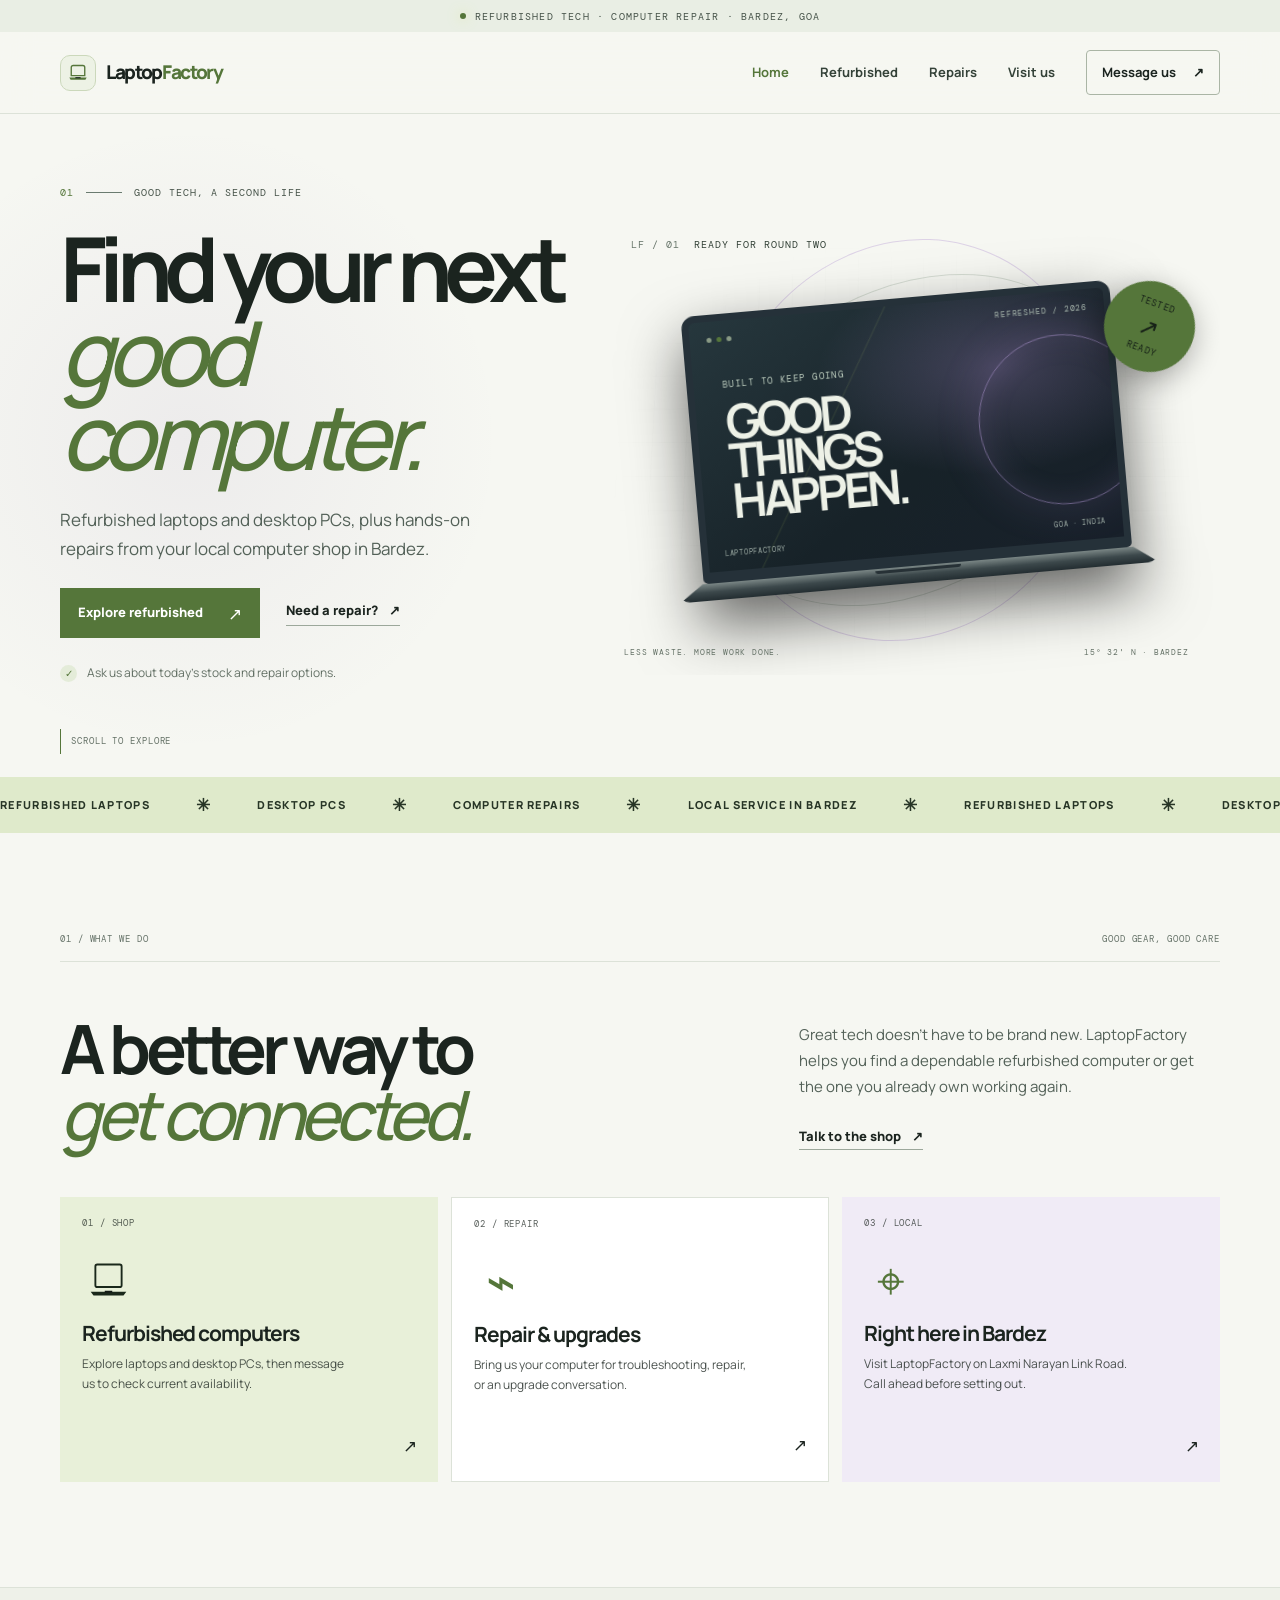
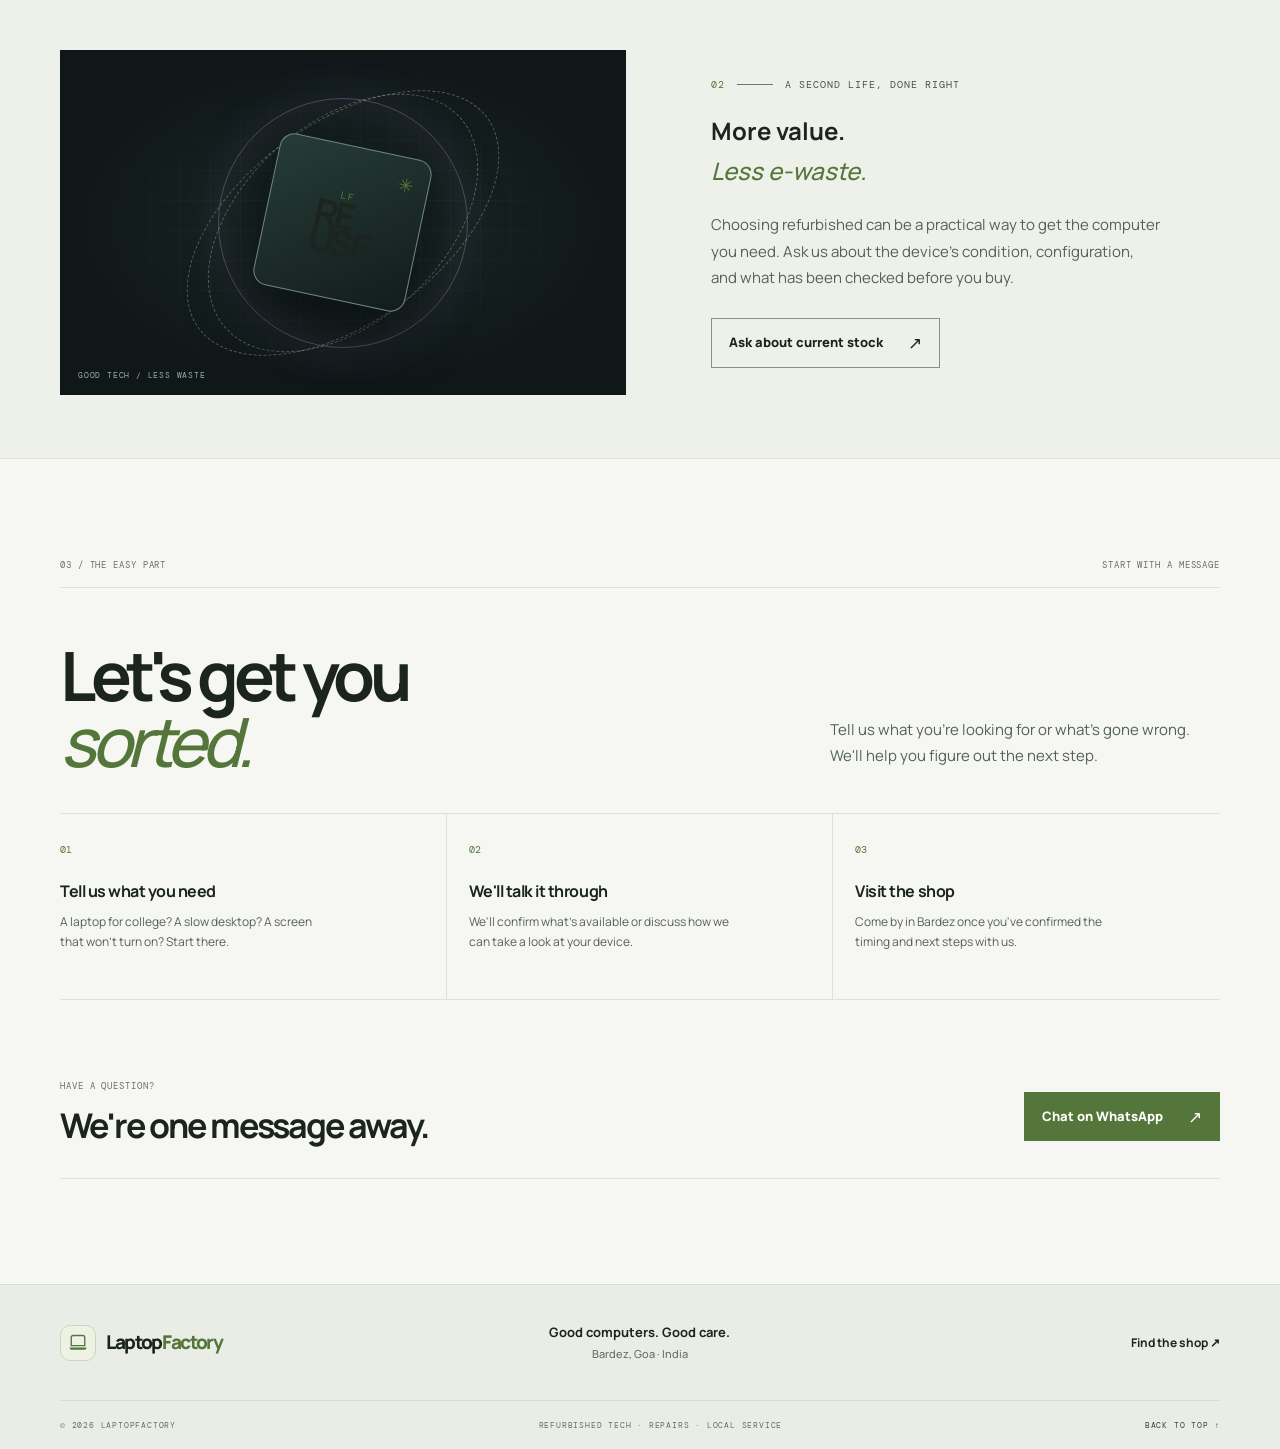
==== index.html @ 1dc34022 "Add files via upload" ====
<!doctype html>
<html lang="en">
<head>
  <meta charset="utf-8">
  <meta name="viewport" content="width=device-width, initial-scale=1">
  <meta name="theme-color" content="#0b1014">
  <meta name="description" content="Refurbished laptops, desktop PCs and computer repairs in Bardez, Goa. Contact LaptopFactory for current stock or a repair estimate.">
  <title>LaptopFactory — Refurbished laptops & repairs in Bardez</title>
  <link rel="preconnect" href="https://fonts.googleapis.com">
  <link rel="preconnect" href="https://fonts.gstatic.com" crossorigin>
  <link href="https://fonts.googleapis.com/css2?family=DM+Mono:wght@400;500&family=Manrope:wght@400;500;600;700;800&display=swap" rel="stylesheet">
  <link rel="stylesheet" href="styles.css">
</head>
<body class="home-page">
  <div class="topline"><span class="status-dot"></span> Refurbished tech · computer repair · Bardez, Goa</div>
  <header class="site-header" id="top">
    <a class="brand" href="index.html" aria-label="LaptopFactory home">
      <span class="brand-icon" aria-hidden="true"><svg viewBox="0 0 32 32" fill="none"><path d="M7 8.5A2.5 2.5 0 0 1 9.5 6h13A2.5 2.5 0 0 1 25 8.5v11H7v-11Z" stroke="currentColor" stroke-width="1.8"/><path d="M4.5 22h23l-1.6 3H6.1l-1.6-3Z" fill="currentColor"/><path d="M13 22.2h6" stroke="#0b1014" stroke-width="1.4" stroke-linecap="round"/></svg></span>
      <span class="brand-name">Laptop<span>Factory</span></span>
    </a>
    <button class="menu-toggle" type="button" aria-expanded="false" aria-controls="main-nav" aria-label="Open navigation"><span></span><span></span></button>
    <nav class="main-nav" id="main-nav" aria-label="Main navigation">
      <a aria-current="page" href="index.html">Home</a><a href="products.html">Refurbished</a><a href="repairs.html">Repairs</a><a href="contact.html">Visit us</a>
      <a class="nav-cta" href="https://wa.me/919922221640?text=Hi%20LaptopFactory%2C%20I%27d%20like%20to%20ask%20about%20your%20laptops." target="_blank" rel="noreferrer">Message us <span>↗</span></a>
    </nav>
  </header>

  <main>
    <section class="hero wrap">
      <div class="hero-copy">
        <p class="eyebrow"><span>01</span><i></i> GOOD TECH, A SECOND LIFE</p>
        <h1>Find your next<br><em>good computer.</em></h1>
        <p class="hero-lede">Refurbished laptops and desktop PCs, plus hands-on repairs from your local computer shop in Bardez.</p>
        <div class="hero-actions"><a class="button button-lime" href="products.html">Explore refurbished <span>↗</span></a><a class="text-link" href="repairs.html">Need a repair? <span>↗</span></a></div>
        <p class="hero-note"><span class="note-check">✓</span> Ask us about today's stock and repair options.</p>
      </div>
      <div class="hero-art" aria-label="Illustration of a refurbished laptop" role="img">
        <div class="art-grid"></div><div class="orbit orbit-one"></div><div class="orbit orbit-two"></div>
        <div class="art-index">LF / 01 <span>READY FOR ROUND TWO</span></div>
        <div class="device laptop-device">
          <div class="device-screen"><div class="screen-top"><b></b><b></b><b></b><span>REFRESHED / 2026</span></div><div class="screen-glow"></div><div class="screen-copy"><small>BUILT TO KEEP GOING</small><strong>GOOD<br>THINGS<br>HAPPEN.</strong></div><div class="screen-footer">LAPTOPFACTORY <span>GOA · INDIA</span></div></div>
          <div class="device-base"><span></span></div>
        </div>
        <div class="round-stamp"><span>TESTED</span><b>↗</b><span>READY</span></div>
        <div class="art-caption"><span>LESS WASTE. MORE WORK DONE.</span><span>15° 32' N · BARDEZ</span></div>
      </div>
      <div class="hero-scroll"><span class="scroll-line"></span> SCROLL TO EXPLORE</div>
    </section>

    <div class="ticker" aria-label="Laptop sales, desktop PCs, and computer repairs"><div class="ticker-track"><span>REFURBISHED LAPTOPS</span><b>✳</b><span>DESKTOP PCS</span><b>✳</b><span>COMPUTER REPAIRS</span><b>✳</b><span>LOCAL SERVICE IN BARDEZ</span><b>✳</b><span>REFURBISHED LAPTOPS</span><b>✳</b><span>DESKTOP PCS</span><b>✳</b><span>COMPUTER REPAIRS</span><b>✳</b></div></div>

    <section class="section wrap intro-section" data-reveal>
      <div class="section-top"><span>01 / WHAT WE DO</span><span>GOOD GEAR, GOOD CARE</span></div>
      <div class="intro-grid"><h2>A better way to<br><em>get connected.</em></h2><div class="intro-copy"><p>Great tech doesn't have to be brand new. LaptopFactory helps you find a dependable refurbished computer or get the one you already own working again.</p><a class="text-link" href="contact.html">Talk to the shop <span>↗</span></a></div></div>
      <div class="service-tiles">
        <a class="service-tile tile-lime" href="products.html"><span class="tile-num">01 / SHOP</span><div class="tile-icon icon-laptop"><svg viewBox="0 0 48 48" fill="none"><rect x="10" y="8" width="28" height="24" rx="2" stroke="currentColor" stroke-width="2"/><path d="M5 37h38l-3 4H8l-3-4Z" fill="currentColor"/><path d="M20 37h8" stroke="#121915" stroke-width="2"/></svg></div><h3>Refurbished computers</h3><p>Explore laptops and desktop PCs, then message us to check current availability.</p><span class="tile-arrow">↗</span></a>
        <a class="service-tile tile-dark" href="repairs.html"><span class="tile-num">02 / REPAIR</span><div class="tile-icon icon-tool">⌁</div><h3>Repair & upgrades</h3><p>Bring us your computer for troubleshooting, repair, or an upgrade conversation.</p><span class="tile-arrow">↗</span></a>
        <a class="service-tile tile-violet" href="contact.html"><span class="tile-num">03 / LOCAL</span><div class="tile-icon icon-pin">⌖</div><h3>Right here in Bardez</h3><p>Visit LaptopFactory on Laxmi Narayan Link Road. Call ahead before setting out.</p><span class="tile-arrow">↗</span></a>
      </div>
    </section>

    <section class="feature-band" data-reveal>
      <div class="wrap feature-layout"><div class="feature-visual"><div class="feature-ring"></div><div class="chip"><span>LF</span><b>RE<br>USE</b><i>✳</i></div><div class="feature-visual-label">GOOD TECH / LESS WASTE</div></div><div class="feature-copy"><p class="eyebrow"><span>02</span><i></i> A SECOND LIFE, DONE RIGHT</p><h2>More value.<br><em>Less e-waste.</em></h2><p>Choosing refurbished can be a practical way to get the computer you need. Ask us about the device's condition, configuration, and what has been checked before you buy.</p><a class="button button-outline" href="products.html">Ask about current stock <span>↗</span></a></div></div>
    </section>

    <section class="section wrap steps-section" data-reveal>
      <div class="section-top"><span>03 / THE EASY PART</span><span>START WITH A MESSAGE</span></div>
      <div class="steps-head"><h2>Let's get you<br><em>sorted.</em></h2><p>Tell us what you're looking for or what's gone wrong. We'll help you figure out the next step.</p></div>
      <div class="steps-grid"><article><span>01</span><h3>Tell us what you need</h3><p>A laptop for college? A slow desktop? A screen that won't turn on? Start there.</p></article><article><span>02</span><h3>We'll talk it through</h3><p>We'll confirm what's available or discuss how we can take a look at your device.</p></article><article><span>03</span><h3>Visit the shop</h3><p>Come by in Bardez once you've confirmed the timing and next steps with us.</p></article></div>
      <div class="bottom-cta"><div><span class="eyebrow">HAVE A QUESTION?</span><h3>We're one message away.</h3></div><a class="button button-lime" href="https://wa.me/919922221640?text=Hi%20LaptopFactory%2C%20I%20have%20a%20question." target="_blank" rel="noreferrer">Chat on WhatsApp <span>↗</span></a></div>
    </section>
  </main>
  <footer class="site-footer"><div class="wrap footer-main"><a class="brand" href="index.html"><span class="brand-icon" aria-hidden="true"><svg viewBox="0 0 32 32" fill="none"><path d="M7 8.5A2.5 2.5 0 0 1 9.5 6h13A2.5 2.5 0 0 1 25 8.5v11H7v-11Z" stroke="currentColor" stroke-width="1.8"/><path d="M4.5 22h23l-1.6 3H6.1l-1.6-3Z" fill="currentColor"/></svg></span><span class="brand-name">Laptop<span>Factory</span></span></a><p>Good computers. Good care.<br><span>Bardez, Goa · India</span></p><a class="footer-link" href="contact.html">Find the shop ↗</a></div><div class="wrap footer-bottom"><span>© <span data-year></span> LaptopFactory</span><span>Refurbished tech · repairs · local service</span><a href="#top">BACK TO TOP ↑</a></div></footer>
  <script src="script.js"></script>
</body>
</html>
---- styles.css ----
:root{--night:#f6f7f2;--panel:#ffffff;--panel2:#eef1e9;--line:#dce2d8;--cream:#1b241f;--muted:#4f5c53;--soft:#68756b;--lime:#55763a;--violet:#73569a;--orange:#c85f3d;--display:'Manrope',Arial,sans-serif;--mono:'DM Mono',monospace;--wrap:min(1160px,calc(100% - 64px))}
*{box-sizing:border-box}
html{scroll-behavior:smooth;scroll-padding-top:100px}
body{margin:0;background:var(--night);color:var(--cream);font-family:var(--display);font-size:16px;line-height:1.65;-webkit-font-smoothing:antialiased}
a{color:inherit;text-decoration:none}
button{font:inherit}
.wrap{width:var(--wrap);margin-inline:auto}
.topline{min-height:32px;padding:7px 18px;display:flex;align-items:center;justify-content:center;gap:9px;background:#12191c;color:#c6d0c9;font:10px var(--mono);letter-spacing:.12em;text-transform:uppercase;text-align:center}
.status-dot{width:6px;height:6px;border-radius:50%;background:var(--lime);box-shadow:0 0 12px #d6f36b88;flex:none}
.site-header{height:82px;display:flex;align-items:center;justify-content:space-between;padding-inline:max(32px,calc((100vw - 1160px)/2));border-bottom:1px solid #243035;background:#0b1014ed;position:sticky;top:0;z-index:20;backdrop-filter:blur(16px)}
.brand{display:inline-flex;align-items:center;gap:10px;white-space:nowrap}
.brand-icon{display:grid;place-items:center;width:36px;height:36px;border:1px solid #46584b;border-radius:10px;color:var(--lime);background:#18201d}
.brand-icon svg{width:24px;height:24px}
.brand-name{font-size:19px;font-weight:800;letter-spacing:-.07em}.brand-name span{color:var(--lime)}
.main-nav{display:flex;align-items:center;gap:31px;font-size:13px;font-weight:700;color:#d2d9d2}
.main-nav>a:not(.nav-cta){transition:color .2s}.main-nav>a:not(.nav-cta):hover,.main-nav>a[aria-current=page]{color:var(--lime)}
.nav-cta{padding:11px 15px;border:1px solid #53614e;border-radius:4px;color:var(--cream);transition:background .2s,border-color .2s,color .2s}.nav-cta:hover{background:var(--lime);border-color:var(--lime);color:var(--night)}.nav-cta span{margin-left:14px}
.menu-toggle{display:none}
.hero{position:relative;min-height:650px;padding-top:72px;padding-bottom:82px;display:grid;grid-template-columns:.9fr 1.1fr;align-items:center;gap:20px;isolation:isolate}
.hero:before{content:"";position:absolute;z-index:-1;left:-17%;top:0;width:58vw;height:58vw;max-height:650px;max-width:650px;border-radius:50%;background:radial-gradient(circle,#aa8bce0b 0,transparent 68%);pointer-events:none}
.hero-copy{position:relative;z-index:2;padding-bottom:12px}
.eyebrow,.section-top,.tile-num,.art-index,.art-caption,.screen-top,.screen-footer,.hero-scroll,.visual-tag,.address-top,.address-body>span,.address-body small,.contact-method small,.hours-card small,.footer-bottom,.type-index,.repair-tag,.repair-window-bar,.feature-visual-label,.map-label,.map-coord{font:10px var(--mono);letter-spacing:.1em;text-transform:uppercase}
.eyebrow{display:flex;align-items:center;gap:12px;color:#c6d2ca;margin:0 0 27px}.eyebrow>span{color:var(--lime)}.eyebrow i{display:inline-block;width:36px;height:1px;background:#6a7b70}
.hero h1,.page-hero h1{font-size:clamp(58px,7vw,96px);line-height:.94;letter-spacing:-.085em;font-weight:700;margin:0;max-width:660px}
.hero h1 em,.page-hero h1 em,.section h2 em,.feature-copy h2 em,.steps-head h2 em,.page-cta h2 em,.fit-layout h2 em,.repair-summary h2 em,.repair-process h2 em,.repair-stock-link h2 em,.visit-details h2 em{font-weight:500;font-style:italic;color:var(--lime)}
.hero-lede{color:#bbc8c0;font-size:17px;line-height:1.7;max-width:440px;margin:27px 0 25px}
.hero-actions{display:flex;align-items:center;gap:26px;flex-wrap:wrap}
.button{display:inline-flex;align-items:center;justify-content:space-between;gap:25px;min-height:49px;padding:13px 17px;border:1px solid transparent;font-weight:800;font-size:13px;transition:transform .2s,background .2s,border-color .2s,color .2s}
.button:hover{transform:translateY(-3px)}.button span{font-size:17px;line-height:1;font-weight:500}
.button-lime{background:var(--lime);color:#131813}.button-lime:hover{background:#e1ff86}
.button-outline{color:var(--cream);border-color:#7b8980}.button-outline:hover{border-color:var(--lime);color:var(--lime)}
.button-dark{background:#18201c;color:var(--cream);border-color:#39463e}.button-dark:hover{background:var(--lime);color:var(--night)}
.text-link{font-weight:800;font-size:13px;color:var(--cream);border-bottom:1px solid #69756d;padding-bottom:4px;transition:color .2s,border .2s}.text-link:hover{color:var(--lime);border-color:var(--lime)}.text-link span{margin-left:8px}
.hero-note{font-size:12px;color:#a9b6af;margin:25px 0 0}.note-check{display:inline-grid;place-items:center;margin-right:8px;width:17px;height:17px;border-radius:50%;background:#253022;color:var(--lime);font-size:10px}
.hero-art{height:470px;position:relative;display:grid;place-items:center;overflow:hidden;isolation:isolate}
.art-grid{position:absolute;inset:7% 4%;z-index:-2;background-image:linear-gradient(#73807516 1px,transparent 1px),linear-gradient(90deg,#73807516 1px,transparent 1px);background-size:34px 34px;mask-image:radial-gradient(ellipse at center,#000 5%,transparent 75%);transform:perspective(650px) rotateX(8deg)}
.orbit{position:absolute;border:1px solid #98a99758;border-radius:50%;pointer-events:none}.orbit-one{width:420px;height:300px;transform:rotate(-29deg);animation:orbit 24s linear infinite}.orbit-two{width:370px;height:410px;transform:rotate(27deg);border-color:#aa8bce55;animation:orbit 31s linear infinite reverse}
.art-index{position:absolute;left:6%;top:7%;color:#97a69c;display:flex;gap:14px}.art-index span{color:#d6e0d7}
.laptop-device{position:relative;width:min(78%,430px);transform:rotate(-5deg);filter:drop-shadow(0 25px 30px #0009);animation:device-float 6s ease-in-out infinite}
.device-screen{height:268px;padding:13px 17px 15px;border:7px solid #253139;border-bottom-width:11px;border-radius:13px 13px 5px 5px;background:linear-gradient(145deg,#26373d 0,#172228 58%,#18202a);position:relative;overflow:hidden}
.device-screen:before{content:"";position:absolute;inset:0;background:radial-gradient(ellipse at 73% 28%,#aa8bce4a,transparent 42%),linear-gradient(120deg,transparent 35%,#d6f36b18 35.2%,transparent 35.5%)}
.screen-top{position:relative;z-index:1;display:flex;align-items:center;gap:5px;font-size:8px;color:#a8b7ad}.screen-top b{width:5px;height:5px;border-radius:50%;background:#899a85}.screen-top b:nth-child(2){background:var(--lime)}.screen-top span{margin-left:auto}
.screen-glow{position:absolute;width:170px;height:170px;right:-35px;top:43px;border:1px solid #c7a8ec7a;border-radius:50%;box-shadow:0 0 45px #aa8bce2b,inset 0 0 30px #aa8bce25;animation:pulse-glow 4s ease-in-out infinite}
.screen-copy{position:relative;z-index:1;margin:35px 0 0 12px;display:flex;flex-direction:column;gap:11px}.screen-copy small{font:9px var(--mono);letter-spacing:.16em;color:#c0d0c1}.screen-copy strong{font-size:clamp(30px,4vw,48px);line-height:.82;letter-spacing:-.09em;color:#edf1e7}
.screen-footer{position:absolute;z-index:1;bottom:13px;left:17px;right:17px;color:#9caaa3;font-size:7px;display:flex;justify-content:space-between}
.device-base{height:17px;margin:0 -25px;background:linear-gradient(#7a8685,#3c484b 50%,#232d31);clip-path:polygon(5% 0,95% 0,100% 100%,0 100%);border-radius:0 0 10px 10px;position:relative}.device-base span{position:absolute;width:18%;height:3px;background:#273136;top:2px;left:41%;border-radius:0 0 4px 4px}
.round-stamp{position:absolute;right:4%;top:16%;width:91px;height:91px;display:flex;flex-direction:column;align-items:center;justify-content:center;gap:1px;border-radius:50%;background:var(--lime);color:#162017;font:9px var(--mono);letter-spacing:.12em;transform:rotate(10deg);box-shadow:0 8px 30px #0005;animation:stamp-in .8s .3s both,stamp-float 4s 1.2s ease-in-out infinite}.round-stamp b{font:24px var(--display)}
.art-caption{position:absolute;bottom:4%;left:5%;right:5%;display:flex;justify-content:space-between;color:#9aa79e;font-size:8px}
.hero-scroll{position:absolute;left:0;bottom:23px;display:flex;align-items:center;gap:10px;color:#a3afa7;font-size:9px}.scroll-line{height:25px;width:1px;background:var(--lime)}
.ticker{overflow:hidden;background:var(--lime);color:#172017;padding:14px 0}.ticker-track{width:max-content;display:flex;align-items:center;gap:46px;animation:ticker-slide 32s linear infinite;font-size:11px;font-weight:800;letter-spacing:.12em;white-space:nowrap}.ticker-track b{font-size:17px}
.section{padding-top:100px;padding-bottom:105px}.section-top{display:flex;justify-content:space-between;gap:15px;color:#a4b1a8;padding-bottom:16px;border-bottom:1px solid var(--line);font-size:9px}.section-top span:last-child{text-align:right}
.intro-grid{display:grid;grid-template-columns:1fr .62fr;gap:60px;padding:53px 0 48px;align-items:start}.section h2,.steps-head h2,.fit-layout h2,.repair-summary h2,.repair-process h2,.visit-details h2{font-size:clamp(42px,5.4vw,68px);line-height:.98;letter-spacing:-.08em;font-weight:700;margin:0}.intro-copy{padding-top:7px;max-width:440px}.intro-copy p,.feature-copy>p:not(.eyebrow),.steps-head>p,.category-info>p,.stock-note p,.fit-list p,.repair-summary>p:not(.eyebrow),.repair-types-grid p,.process-row p,.visit-copy,.visit-bottom p{font-size:15px;line-height:1.75;color:#b4c0b8;margin:0 0 22px}
.service-tiles{display:grid;grid-template-columns:repeat(3,1fr);gap:13px}
.service-tile{min-height:285px;position:relative;padding:20px 22px 25px;display:flex;flex-direction:column;transition:transform .35s,border-color .3s;overflow:hidden}.service-tile:hover{transform:translateY(-6px)}.tile-lime{background:#d6f36b;color:#172018}.tile-dark{background:#151e22;border:1px solid #344247;color:var(--cream)}.tile-violet{background:#2b2434;color:var(--cream)}
.tile-num{font-size:9px;letter-spacing:.1em;opacity:.72}.tile-icon{width:53px;height:53px;margin:24px 0 16px;display:grid;place-items:center;font-size:38px;line-height:1}.icon-laptop{color:#1a281b}.icon-laptop svg{width:45px;height:45px}.icon-tool{color:var(--lime);font-size:50px}.icon-pin{color:#c9a5ef;font-size:49px}
.service-tile h3{font-size:21px;line-height:1.12;letter-spacing:-.05em;margin:0 0 9px}.service-tile p{font-size:12px;line-height:1.65;max-width:275px;margin:0;opacity:.78}.tile-arrow{position:absolute;right:21px;bottom:22px;font-size:17px}
.feature-band{background:#11181b;border-block:1px solid #253136;overflow:hidden}.feature-layout{min-height:470px;display:grid;grid-template-columns:1fr .9fr;align-items:center;gap:85px;padding-top:60px;padding-bottom:60px}.feature-visual{height:345px;position:relative;display:grid;place-items:center;overflow:hidden;background:radial-gradient(ellipse at center,#1b2927,#101719 68%)}
.feature-visual:before{content:"";position:absolute;inset:0;background-image:linear-gradient(#99a99713 1px,transparent 1px),linear-gradient(90deg,#99a99713 1px,transparent 1px);background-size:30px 30px;mask-image:radial-gradient(ellipse,#000,transparent 73%)}.feature-ring{position:absolute;width:250px;height:250px;border:1px solid #af93ce63;border-radius:50%;box-shadow:0 0 50px #aa8bce17,inset 0 0 45px #aa8bce1b;animation:ring-breathe 5s ease-in-out infinite}.feature-ring:before,.feature-ring:after{content:"";position:absolute;inset:-34px 24px;border:1px dashed #b8c5a66b;border-radius:50%;transform:rotate(48deg)}.feature-ring:after{inset:24px -55px;transform:rotate(-36deg)}
.chip{position:relative;width:155px;height:155px;display:flex;flex-direction:column;align-items:center;justify-content:center;background:linear-gradient(145deg,#263c37,#121c1c);border:1px solid #708878;border-radius:15px;box-shadow:0 18px 60px #0008;transform:rotate(12deg)}.chip span{font:10px var(--mono);color:var(--lime);letter-spacing:.12em}.chip b{font-size:36px;line-height:.76;letter-spacing:-.09em}.chip i{position:absolute;right:15px;top:12px;color:var(--lime);font-size:18px;font-style:normal}.feature-visual-label{position:absolute;left:18px;bottom:15px;color:#9faea4;font-size:8px}.feature-copy .eyebrow{margin-bottom:20px}.feature-copy h2{margin-bottom:22px}.feature-copy>p:not(.eyebrow){max-width:450px;margin-bottom:27px}
.steps-head{display:grid;grid-template-columns:1fr .55fr;gap:60px;align-items:end;padding:54px 0 38px}.steps-head>p{max-width:360px;margin:0 0 6px}.steps-grid{display:grid;grid-template-columns:repeat(3,1fr);border-top:1px solid var(--line);border-bottom:1px solid var(--line)}.steps-grid article{min-height:185px;padding:20px 22px 22px 0;border-right:1px solid var(--line)}.steps-grid article+article{padding-left:22px}.steps-grid article:last-child{border:0}.steps-grid article>span{font:10px var(--mono);color:var(--lime)}.steps-grid h3{font-size:16px;letter-spacing:-.03em;margin:18px 0 7px}.steps-grid p{font-size:12px;line-height:1.7;color:#aab7ae;max-width:260px;margin:0}
.bottom-cta{margin-top:55px;display:flex;align-items:center;justify-content:space-between;gap:28px;padding:25px 0;border-bottom:1px solid var(--line)}.bottom-cta .eyebrow{margin-bottom:5px;font-size:9px;color:#98a79d}.bottom-cta h3{font-size:clamp(23px,3vw,34px);letter-spacing:-.06em;margin:0}
.site-footer{background:#080c0f;border-top:1px solid #263136}.footer-main{min-height:115px;display:grid;grid-template-columns:1fr 1fr 1fr;align-items:center;gap:20px}.footer-main p{margin:0;text-align:center;font-size:13px;font-weight:700;line-height:1.6}.footer-main p span{font-size:11px;color:#91a096;font-weight:500}.footer-link{text-align:right;font-size:12px;font-weight:700}.footer-link:hover,.footer-bottom a:hover{color:var(--lime)}.footer-bottom{min-height:49px;display:flex;align-items:center;justify-content:space-between;gap:15px;border-top:1px solid #1d282d;color:#8e9b93;font-size:8px}.footer-bottom a{color:#c6d2c8}
.page-hero{position:relative;padding-top:72px;padding-bottom:60px;min-height:425px;overflow:hidden}.page-hero-row{display:grid;grid-template-columns:minmax(0,1fr) minmax(245px,.43fr);gap:clamp(35px,5vw,75px);align-items:end;padding:18px 0 35px}.page-hero h1{min-width:0;font-size:clamp(56px,7.4vw,92px)}.page-hero-row>p{max-width:350px;margin:0 0 7px;color:#b4c0b8;font-size:15px;line-height:1.75}.scroll-cue{display:inline-flex;align-items:center;gap:11px;color:#b2beb6;font:9px var(--mono);letter-spacing:.09em}.scroll-cue span{color:var(--lime);font:18px var(--display);animation:arrow-down 1.6s ease-in-out infinite}.hero-ghost{position:absolute;right:4%;top:17px;color:#20292c;font:500 clamp(70px,12vw,150px) var(--mono);letter-spacing:-.12em;z-index:-1;pointer-events:none}
.category-section{background:#11181b;padding:72px 0 82px;border-block:1px solid #263136}.category-grid{display:grid;grid-template-columns:repeat(3,1fr);gap:15px;padding-top:35px}.category-card{background:#172126;border:1px solid #28373b;transition:transform .35s,border-color .25s}.category-card:hover{transform:translateY(-5px);border-color:#6b826f}.category-visual{height:245px;position:relative;overflow:hidden;display:grid;place-items:center}.cat-laptop .category-visual{background:radial-gradient(ellipse,#32423e,#1c292d 70%)}.cat-desktop .category-visual{background:radial-gradient(ellipse,#303847,#1b232d 70%)}.cat-upgrade .category-visual{background:radial-gradient(ellipse,#3c2e43,#211c2b 70%)}.category-visual:before{content:"";position:absolute;inset:0;background-image:linear-gradient(#c0d0c21a 1px,transparent 1px),linear-gradient(90deg,#c0d0c21a 1px,transparent 1px);background-size:26px 26px;mask-image:radial-gradient(ellipse,#000,transparent 75%)}
.mini-laptop{width:64%;transform:rotate(-7deg);filter:drop-shadow(0 14px 15px #0008);animation:device-float 6s ease-in-out infinite}.mini-screen{height:140px;padding:14px;border:5px solid #39484b;border-bottom-width:8px;border-radius:9px 9px 3px 3px;background:radial-gradient(circle at 75% 20%,#aa8bce4c,transparent 48%),linear-gradient(135deg,#2a3b3b,#15201f);display:flex;align-items:center;justify-content:center;position:relative}.mini-screen span{font-size:20px;font-weight:800;line-height:.9;letter-spacing:-.08em;color:#edf1e7}.mini-screen i{position:absolute;width:48px;height:48px;right:12px;border:1px solid #d6f36b99;border-radius:50%;box-shadow:0 0 20px #d6f36b2e}.mini-base{height:11px;margin:0 -15px;background:linear-gradient(#91999a,#3c4848);clip-path:polygon(4% 0,96% 0,100% 100%,0 100%);border-radius:0 0 6px 6px}.visual-tag{position:absolute;left:15px;bottom:13px;color:#b8c6bd;font-size:8px}
.tower{position:absolute;z-index:1;left:21%;top:27%;width:85px;height:133px;background:linear-gradient(110deg,#3d4951,#1b252b);border:1px solid #66727a;border-radius:5px;box-shadow:0 16px 25px #0008;display:flex;flex-direction:column;align-items:center;padding-top:16px;gap:10px}.tower-light{width:6px;height:6px;background:var(--lime);border-radius:50%;box-shadow:0 0 9px var(--lime);align-self:flex-end;margin-right:11px}.tower i{width:45px;height:3px;background:#5a666b;border-radius:4px}.tower b{position:absolute;bottom:10px;font:9px var(--mono);color:#b3c7b7}.tower-monitor{position:absolute;right:13%;top:28%;width:123px;height:86px;border:5px solid #404e51;border-radius:5px;background:linear-gradient(130deg,#33463f,#172321);display:grid;place-items:center;transform:rotate(4deg);box-shadow:0 15px 25px #0006}.tower-monitor:after{content:"";position:absolute;bottom:-17px;width:35px;height:13px;border-bottom:5px solid #52605f;border-left:3px solid transparent;border-right:3px solid transparent}.tower-monitor div{font-size:17px;font-weight:800;line-height:.8;letter-spacing:-.08em}
.chip-art{position:relative;width:130px;height:130px;display:flex;align-items:center;justify-content:center;flex-direction:column;border:1px solid #a78bc6;background:linear-gradient(145deg,#382b44,#1c1b29);border-radius:13px;transform:rotate(12deg);box-shadow:0 14px 28px #0008}.chip-art:before{content:"";position:absolute;inset:-22px;border:1px dashed #ba9cdf70;border-radius:50%;animation:orbit 20s linear infinite}.chip-art span{font:10px var(--mono);color:var(--lime)}.chip-art b{font-size:26px;line-height:.9;letter-spacing:-.08em}.chip-art i{position:absolute;right:10px;top:7px;color:var(--lime);font-style:normal}.chip-line{position:absolute;height:1px;width:80px;background:#b999da75;transform:rotate(40deg)}.line-a{left:13%;top:30%}.line-b{right:10%;bottom:27%;transform:rotate(-35deg)}
.category-info{padding:20px 20px 23px}.category-info .tile-num{color:#aabbab}.category-info h2{font-size:23px;letter-spacing:-.06em;margin:12px 0 7px}.category-info>p{min-height:74px;font-size:12px;margin-bottom:16px}.category-info .text-link{font-size:11px}
.stock-note{display:grid;grid-template-columns:60px 1fr auto;align-items:center;gap:20px;padding-top:55px;padding-bottom:55px;border-bottom:1px solid var(--line)}.note-icon{width:48px;height:48px;border:1px solid #64785e;border-radius:50%;display:grid;place-items:center;color:var(--lime);font-size:21px}.stock-note h2{font-size:20px;letter-spacing:-.05em;margin:0 0 4px}.stock-note p{font-size:12px;margin:0;max-width:620px}.stock-note .button{font-size:11px}
.fit-layout{display:grid;grid-template-columns:.95fr 1.05fr;gap:70px;padding-top:48px}.fit-list p{border-bottom:1px solid var(--line);padding:14px 0;margin:0;font-size:13px}.fit-list p:first-child{border-top:1px solid var(--line)}.fit-list b{font:10px var(--mono);color:var(--lime);margin-right:18px}
.page-cta{position:relative;padding:90px 0 96px;overflow:hidden;background:radial-gradient(ellipse at 75% 45%,#45345a 0,transparent 52%),#15121c}.page-cta-inner{position:relative;z-index:1;text-align:center}.page-cta .eyebrow{justify-content:center;color:#c3afd7}.page-cta h2{font-size:clamp(52px,7vw,86px);line-height:.93;letter-spacing:-.085em;margin:18px 0 29px}.page-cta .button{margin:auto}.cta-orbit{position:absolute;left:50%;top:55%;width:500px;height:190px;border:1px solid #c0a0db55;border-radius:50%;transform:translate(-50%,-50%) rotate(-17deg);animation:orbit 22s linear infinite}.cta-orbit:after{content:"";position:absolute;inset:-50px 65px;border:1px solid #c0a0db30;border-radius:50%;transform:rotate(40deg)}
.repair-intro{padding:28px 0 84px;background:#11181b;border-block:1px solid #263136}.repair-intro-grid{display:grid;grid-template-columns:1fr .88fr;align-items:center;gap:80px}.repair-art{height:340px;position:relative;display:grid;place-items:center;overflow:hidden;background:radial-gradient(ellipse at 50% 47%,#2f3d3d,#152023 72%)}.repair-grid{position:absolute;inset:0;background-image:linear-gradient(#c1d0c115 1px,transparent 1px),linear-gradient(90deg,#c1d0c115 1px,transparent 1px);background-size:30px 30px;mask-image:radial-gradient(ellipse,#000,transparent 75%)}.repair-window{position:relative;z-index:1;width:62%;transform:rotate(-4deg);filter:drop-shadow(0 18px 24px #0008);animation:device-float 6s ease-in-out infinite}.repair-window-bar{height:23px;padding:0 8px;background:#354345;border-radius:6px 6px 0 0;display:flex;align-items:center;gap:4px;color:#aebdb4;font-size:7px}.repair-window-bar b{width:5px;height:5px;border-radius:50%;background:#93a78e}.repair-window-bar span{margin-left:auto}.repair-screen{height:170px;position:relative;overflow:hidden;background:radial-gradient(ellipse,#334847,#192522);display:flex;align-items:center;justify-content:center}.repair-screen>span{position:relative;z-index:2;font-size:30px;font-weight:800;line-height:.87;letter-spacing:-.08em}.screen-cross{position:absolute;z-index:1;color:var(--lime);font:200px/1 var(--display);opacity:.13;left:5%;top:-26px}.screen-rings{position:absolute;width:135px;height:135px;border:1px solid #c6e79166;border-radius:50%;box-shadow:0 0 35px #d6f36b22;animation:ring-breathe 4s ease-in-out infinite}.repair-base{height:12px;margin:0 -15px;background:linear-gradient(#84918d,#3e4949);clip-path:polygon(4% 0,96% 0,100% 100%,0 100%)}.repair-tag{position:absolute;left:16px;bottom:13px;color:#b5c2b8;font-size:8px}.repair-summary .eyebrow{margin-bottom:20px}.repair-summary h2{margin-bottom:21px}.repair-summary>p:not(.eyebrow){max-width:445px}.repair-summary .button{margin-top:5px}
.repair-types-section{padding-top:84px;padding-bottom:93px}.repair-types-grid{display:grid;grid-template-columns:repeat(3,1fr);gap:0;margin-top:33px;border-top:1px solid var(--line);border-bottom:1px solid var(--line)}.repair-types-grid article{padding:22px 23px 25px 0;border-right:1px solid var(--line)}.repair-types-grid article+article{padding-left:23px}.repair-types-grid article:last-child{border:0}.type-index{color:#aebbae;font-size:9px}.type-glyph{font-size:36px;color:var(--lime);margin:16px 0 9px}.repair-types-grid h3{font-size:17px;letter-spacing:-.04em;margin:0 0 7px}.repair-types-grid p{font-size:12px;margin:0}.repair-disclaimer{font-size:11px;color:#89968e;margin:18px 0 0}
.repair-process{padding:75px 0 85px;background:var(--lime);color:#182018}.repair-process .section-top{color:#566248;border-color:#aabf61}.repair-process h2{margin:39px 0 32px}.repair-process h2 em{color:#576b47}.process-row{display:grid;grid-template-columns:repeat(3,1fr);gap:25px;border-block:1px solid #aabf61;padding:20px 0 25px;margin-bottom:25px}.process-row article{display:grid;grid-template-columns:35px 1fr;gap:14px}.process-row article>b{font:10px var(--mono);padding-top:5px;color:#586d4c}.process-row h3{font-size:14px;letter-spacing:-.03em;margin:0 0 5px}.process-row p{color:#4d5b47;font-size:11px;margin:0}.repair-process .button-dark{background:#172119;border-color:#172119}.repair-process .button-dark:hover{background:#fbffef;color:#172119}
.repair-stock-link{min-height:280px;display:flex;justify-content:space-between;align-items:center;gap:30px}.repair-stock-link .eyebrow{color:#adb9b1;font-size:9px}.repair-stock-link h2{font-size:clamp(35px,4.5vw,55px);margin:10px 0}.repair-stock-link h2 em{color:var(--violet)}
.visit-section{padding:34px 0 86px;background:#11181b;border-block:1px solid #263136}.visit-layout{display:grid;grid-template-columns:1fr .9fr;gap:85px;align-items:start}.address-card{border:1px solid #334147;background:#172126}.address-top{display:flex;justify-content:space-between;padding:14px 17px;color:#a9b7ad;font-size:8px;border-bottom:1px solid #334147}.map-art{height:270px;position:relative;overflow:hidden;background:#182422}.map-lines{position:absolute;inset:0;background-image:linear-gradient(#c2d1b317 1px,transparent 1px),linear-gradient(90deg,#c2d1b317 1px,transparent 1px);background-size:25px 25px;mask-image:linear-gradient(135deg,#000,transparent)}.map-road{position:absolute;height:9px;background:#34443d;border:1px solid #677667;border-radius:50%;transform:rotate(-28deg)}.road-one{width:150%;top:42%;left:-20%}.road-two{width:130%;top:62%;left:3%;transform:rotate(26deg)}.road-three{width:95%;top:17%;left:25%;transform:rotate(60deg)}.map-pin{position:absolute;top:45%;left:53%;width:49px;height:49px;display:grid;place-items:center;border-radius:50% 50% 50% 4px;transform:rotate(-45deg);background:var(--lime);box-shadow:0 0 24px #d6f36b55}.map-pin span{transform:rotate(45deg);font:700 12px var(--mono);color:#1a2418}.map-label{position:absolute;color:#d6e0d5;font-size:8px}.label-a{left:10%;top:32%}.label-b{right:10%;bottom:20%;color:var(--lime)}.map-coord{position:absolute;right:12px;top:12px;text-align:right;color:#8e9d92;font-size:8px;line-height:1.8}.address-body{display:block;padding:19px 18px 21px}.address-body>span{display:flex;justify-content:space-between;color:#9dad9f;font-size:8px}.address-body>span b{font-size:13px;font-weight:400;color:var(--lime)}.address-body strong{display:block;font-size:15px;line-height:1.6;letter-spacing:-.02em;margin:12px 0 6px}.address-body small{color:#aebbb1;font-size:8px;border-bottom:1px solid #57654e;padding-bottom:3px}.visit-details .eyebrow{margin-bottom:20px}.visit-details h2{margin-bottom:16px}.visit-copy{max-width:430px;margin-bottom:18px}.contact-method{display:grid;grid-template-columns:38px 1fr 20px;align-items:center;gap:12px;padding:14px 0;border-top:1px solid #36444a}.method-icon{width:33px;height:33px;border:1px solid #70836c;border-radius:50%;display:grid;place-items:center;color:var(--lime);font-size:16px}.contact-method small{display:block;font-size:8px;color:#9cac9f}.contact-method strong{font-size:14px;line-height:1.4}.contact-method>b{color:var(--lime);font-weight:400}.hours-card{display:flex;align-items:flex-start;gap:13px;padding:14px;margin-top:12px;background:#182024;border:1px solid #303d41}.hours-icon{font-size:18px;color:var(--violet)}.hours-card small{color:#aab7ad;font-size:8px}.hours-card p{font-size:11px;line-height:1.6;color:#c2cec5;margin:3px 0 0}.visit-bottom{padding-top:34px;padding-bottom:37px;display:flex;align-items:center;justify-content:space-between;gap:25px}.visit-bottom .eyebrow{margin:0;font-size:8px;color:#a4b1a9}.visit-bottom p{font-size:13px;margin:0}.visit-bottom .text-link{white-space:nowrap;font-size:11px}
.js-ready .reveal{opacity:0;transform:translateY(24px);transition:opacity .75s cubic-bezier(.16,1,.3,1),transform .75s cubic-bezier(.16,1,.3,1);transition-delay:var(--delay,0ms)}.js-ready .reveal.is-visible{opacity:1;transform:translateY(0)}
.hero-copy,.hero-art,.page-hero .eyebrow,.page-hero-row>h1,.page-hero-row>p{animation:entry .95s cubic-bezier(.16,1,.3,1) both}.hero-art{animation-delay:.16s}.page-hero-row>p{animation-delay:.14s}
@keyframes entry{from{opacity:0;transform:translateY(26px);filter:blur(8px)}to{opacity:1;transform:none;filter:none}}
@keyframes ticker-slide{to{transform:translateX(-50%)}}
@keyframes orbit{to{transform:rotate(360deg)}}
@keyframes device-float{0%,100%{translate:0 0}50%{translate:0 -10px}}
@keyframes stamp-in{from{opacity:0;scale:.5;rotate:-30deg}to{opacity:1;scale:1;rotate:10deg}}
@keyframes stamp-float{0%,100%{translate:0 0}50%{translate:0 -8px}}
@keyframes pulse-glow{0%,100%{scale:.93;opacity:.45}50%{scale:1.08;opacity:.95}}
@keyframes ring-breathe{0%,100%{scale:.96;opacity:.55}50%{scale:1.04;opacity:1}}
@keyframes arrow-down{0%,100%{translate:0 0}50%{translate:0 4px}}

@media(max-width:900px){:root{--night:#f6f7f2;--panel:#ffffff;--panel2:#eef1e9;--line:#dce2d8;--cream:#1b241f;--muted:#4f5c53;--soft:#68756b;--lime:#55763a;--violet:#73569a;--orange:#c85f3d;--display:'Manrope',Arial,sans-serif;--mono:'DM Mono',monospace;--wrap:min(1160px,calc(100% - 64px))}.site-header{padding-inline:24px}.main-nav{gap:18px;font-size:12px}.hero{grid-template-columns:1fr .9fr;min-height:600px;gap:6px}.hero h1{font-size:clamp(55px,7vw,75px)}.hero-art{height:390px}.laptop-device{width:84%}.device-screen{height:220px}.screen-copy{margin-top:27px}.round-stamp{width:75px;height:75px;font-size:8px}.intro-grid{gap:35px}.feature-layout{gap:42px}.page-hero-row{grid-template-columns:minmax(0,1fr) minmax(220px,.5fr);gap:35px}.category-grid{gap:10px}.category-visual{height:205px}.category-info{padding:18px 15px}.category-info h2{font-size:20px}.repair-intro-grid,.visit-layout{gap:42px}}
@media(max-width:680px){:root{--night:#f6f7f2;--panel:#ffffff;--panel2:#eef1e9;--line:#dce2d8;--cream:#1b241f;--muted:#4f5c53;--soft:#68756b;--lime:#55763a;--violet:#73569a;--orange:#c85f3d;--display:'Manrope',Arial,sans-serif;--mono:'DM Mono',monospace;--wrap:min(1160px,calc(100% - 64px))}html{scroll-padding-top:80px}.topline{font-size:8px;letter-spacing:.08em}.site-header{height:70px;padding-inline:19px}.brand-name{font-size:18px}.brand-icon{width:33px;height:33px}.menu-toggle{width:39px;height:39px;border:1px solid #3c4943;border-radius:50%;background:transparent;display:flex;flex-direction:column;align-items:center;justify-content:center;gap:5px;color:var(--cream)}.menu-toggle span{display:block;width:14px;height:1px;background:currentColor;transition:transform .2s}.menu-toggle[aria-expanded=true] span:first-child{transform:translateY(3px) rotate(45deg)}.menu-toggle[aria-expanded=true] span:last-child{transform:translateY(-3px) rotate(-45deg)}.main-nav{display:none;position:absolute;left:0;right:0;top:70px;padding:13px 19px 20px;background:#0b1014f7;border-bottom:1px solid #2a373b;backdrop-filter:blur(15px);flex-direction:column;align-items:stretch;gap:0}.main-nav.open{display:flex}.main-nav>a{padding:13px 0}.main-nav .nav-cta{margin-top:8px;padding:12px 14px;text-align:center}.hero{display:flex;flex-direction:column;align-items:stretch;min-height:0;padding-top:52px;padding-bottom:70px}.hero h1{font-size:clamp(53px,13vw,76px)}.eyebrow{font-size:9px;margin-bottom:23px}.hero-lede{font-size:15px;margin:20px 0 20px}.hero-actions{gap:18px}.button{min-height:46px;padding:12px 14px;font-size:12px;gap:19px}.text-link{font-size:12px}.hero-note{font-size:11px;margin-top:20px}.hero-art{height:350px;margin-top:18px}.art-index{left:2%;top:3%;font-size:8px}.orbit-one{width:310px;height:230px}.orbit-two{width:290px;height:320px}.laptop-device{width:min(83%,360px)}.device-screen{height:200px}.screen-copy{margin-top:23px}.screen-copy strong{font-size:40px}.round-stamp{right:2%;top:14%;width:68px;height:68px;font-size:7px}.art-caption{font-size:7px;left:2%;right:2%}.hero-scroll{bottom:22px}.ticker-track{font-size:9px;gap:27px}.section{padding-top:72px;padding-bottom:75px}.section-top{font-size:8px}.intro-grid{grid-template-columns:1fr;gap:18px;padding:38px 0 30px}.section h2,.steps-head h2,.fit-layout h2,.repair-summary h2,.repair-process h2,.visit-details h2{font-size:clamp(42px,11vw,60px)}.intro-copy p,.feature-copy>p:not(.eyebrow),.steps-head>p,.category-info>p,.stock-note p,.fit-list p,.repair-summary>p:not(.eyebrow),.repair-types-grid p,.process-row p,.visit-copy,.visit-bottom p{font-size:14px}.service-tiles{grid-template-columns:1fr;gap:9px}.service-tile{min-height:245px;padding:18px 19px}.tile-icon{margin:16px 0 12px}.service-tile h3{font-size:20px}.service-tile p{font-size:13px}.feature-layout{grid-template-columns:1fr;gap:35px;padding-top:35px;padding-bottom:46px}.feature-visual{height:280px}.feature-ring{width:200px;height:200px}.chip{width:130px;height:130px}.feature-copy .eyebrow{margin-bottom:17px}.feature-copy h2{margin-bottom:15px}.steps-head{grid-template-columns:1fr;gap:15px;padding:38px 0 26px}.steps-grid{grid-template-columns:1fr}.steps-grid article,.steps-grid article+article{min-height:0;padding:17px 0;border-right:0;border-bottom:1px solid var(--line)}.steps-grid article:last-child{border-bottom:0}.steps-grid h3{margin:10px 0 4px}.steps-grid p{max-width:390px}.bottom-cta{margin-top:34px;align-items:flex-start;flex-direction:column;padding:23px 0}.footer-main{min-height:0;padding-top:24px;padding-bottom:20px;grid-template-columns:1fr auto}.footer-main p{display:none}.footer-bottom{min-height:52px;flex-wrap:wrap;font-size:7px}.footer-bottom>span:nth-child(2){display:none}.page-hero{min-height:0;padding-top:48px;padding-bottom:37px}.page-hero-row{grid-template-columns:1fr;gap:18px;padding:13px 0 24px}.page-hero h1{font-size:clamp(53px,13vw,76px)}.page-hero-row>p{max-width:100%;font-size:14px;margin:0}.hero-ghost{right:3%;top:8px;font-size:74px}.scroll-cue{font-size:8px}.category-section{padding:50px 0 60px}.category-grid{grid-template-columns:1fr;gap:12px;padding-top:24px}.category-visual{height:230px}.category-info{padding:18px 17px 21px}.category-info h2{font-size:22px}.category-info>p{min-height:0}.stock-note{grid-template-columns:42px 1fr;gap:13px;padding-top:35px;padding-bottom:35px}.note-icon{width:38px;height:38px;font-size:17px}.stock-note h2{font-size:18px}.stock-note p{font-size:12px}.stock-note .button{grid-column:1/-1;justify-self:start}.fit-layout{grid-template-columns:1fr;gap:25px;padding-top:32px}.fit-list p{font-size:12px}.page-cta{padding:72px 0 75px}.page-cta h2{font-size:clamp(49px,13vw,70px)}.repair-intro{padding-top:18px;padding-bottom:56px}.repair-intro-grid,.visit-layout{grid-template-columns:1fr;gap:31px}.repair-art{height:280px}.repair-window{width:68%}.repair-screen{height:145px}.repair-summary h2{margin-bottom:15px}.repair-types-section{padding-top:58px;padding-bottom:62px}.repair-types-grid{grid-template-columns:1fr}.repair-types-grid article,.repair-types-grid article+article{padding:17px 0;border-right:0;border-bottom:1px solid var(--line)}.repair-types-grid article:last-child{border-bottom:0}.type-glyph{margin:8px 0 4px;font-size:29px}.repair-disclaimer{line-height:1.6}.repair-process{padding:57px 0 62px}.repair-process h2{margin:28px 0 24px}.process-row{grid-template-columns:1fr;gap:18px}.repair-stock-link{min-height:0;padding-top:44px;padding-bottom:47px;align-items:flex-start;flex-direction:column;gap:12px}.visit-section{padding-top:19px;padding-bottom:55px}.visit-layout{gap:35px}.map-art{height:230px}.visit-details h2{margin-bottom:12px}.visit-copy{margin-bottom:12px}.visit-bottom{align-items:flex-start;flex-direction:column;gap:9px;padding-top:26px;padding-bottom:30px}.visit-bottom p{font-size:12px}}
@media(prefers-reduced-motion:reduce){html{scroll-behavior:auto}*,*:before,*:after{animation-duration:.01ms!important;animation-iteration-count:1!important;transition-duration:.01ms!important}.js-ready .reveal{opacity:1;transform:none}}

/* Light storefront palette */
body{background:var(--night);color:var(--cream)}
.topline{background:#e9eee4;color:#465349}
.site-header{background:#f6f7f2ed;border-color:#dce2d8}
.brand-icon{background:#edf2e5;border-color:#cbd8bb;color:#55763a}
.brand-name span,.main-nav>a:not(.nav-cta):hover,.main-nav>a[aria-current=page]{color:#55763a}
.main-nav{color:#344238}
.nav-cta{color:#1b241f;border-color:#aab5a5}
.nav-cta:hover{background:#55763a;border-color:#55763a;color:#fff}
.hero:before{background:radial-gradient(circle,#73569a12 0,transparent 68%)}
.eyebrow{color:#465349}
.eyebrow>span,.hero h1 em,.page-hero h1 em,.section h2 em,.feature-copy h2 em,.steps-head h2 em,.page-cta h2 em,.fit-layout h2 em,.repair-summary h2 em,.repair-process h2 em,.repair-stock-link h2 em,.visit-details h2 em{color:#55763a}
.hero-lede,.intro-copy p,.feature-copy>p:not(.eyebrow),.steps-head>p,.category-info>p,.stock-note p,.fit-list p,.repair-summary>p:not(.eyebrow),.repair-types-grid p,.process-row p,.visit-copy,.visit-bottom p{color:#536158}
.button-lime{background:#55763a;color:#fff}.button-lime:hover{background:#3f5f2d}
.button-outline{color:#1b241f;border-color:#849184}.button-outline:hover{border-color:#55763a;color:#55763a}
.button-dark{background:#e8ede4;color:#1b241f;border-color:#cbd4c7}.button-dark:hover{background:#55763a;color:#fff}
.text-link{color:#1b241f;border-color:#9ca89b}.text-link:hover{color:#55763a;border-color:#55763a}
.hero-note,.hero-scroll,.scroll-cue,.art-caption{color:#647166}
.note-check{background:#e4ecd9;color:#55763a}
.art-index{color:#67756a}.art-index span{color:#344238}
.ticker{background:#dfeacb;color:#273526}
.section-top{color:#657268;border-color:var(--line)}
.tile-lime{background:#e8f0d9;color:#1b241f}
.tile-dark{background:#fff;border-color:#dce2d8;color:#1b241f}
.tile-violet{background:#f0ebf6;color:#1b241f}
.icon-tool,.icon-pin{color:#55763a}
.feature-band,.category-section,.repair-intro,.visit-section{background:#eef1e9;border-color:#dce2d8}
.steps-grid p{color:#536158}
.bottom-cta .eyebrow{color:#657268}
.site-footer{background:#e9ede5;border-color:#d6ddd2}
.footer-main p span,.footer-bottom{color:#647166}
.footer-bottom{border-color:#d6ddd2}.footer-bottom a{color:#38463b}
.footer-link:hover,.footer-bottom a:hover{color:#55763a}
.page-hero-row>p{color:#536158}
.hero-ghost{color:#e6e9e1}
.category-card{background:#fff;border-color:#dce2d8}
.category-card:hover{border-color:#8a9e78}
.category-info .tile-num{color:#667668}
.stock-note,.fit-list p,.fit-list p:first-child{border-color:#dce2d8}
.note-icon,.method-icon{border-color:#9bac88;color:#55763a}
.fit-list b,.steps-grid article>span,.scroll-cue span,.repair-stock-link h2 em{color:#55763a}
.page-cta{background:radial-gradient(ellipse at 75% 45%,#e5dcef 0,transparent 52%),#f0edf5;color:#1b241f}
.page-cta .eyebrow{color:#68527e}
.cta-orbit,.cta-orbit:after{border-color:#73569a55}
.repair-art{background:radial-gradient(ellipse at 50% 47%,#dce5d8,#cbd8d0 72%)}
.repair-window-bar{background:#d7dfd7;color:#49574d}
.repair-screen{background:radial-gradient(ellipse,#e4ede5,#cbd8d2)}
.repair-base{background:linear-gradient(#aab8ae,#7b8b80)}
.repair-tag{color:#526158}
.repair-disclaimer{color:#647166}
.repair-process{background:#e4edcf;color:#1e2b1f}
.repair-process .section-top{color:#526147;border-color:#c4d3a8}
.repair-process h2 em,.process-row article>b{color:#55763a}
.process-row{border-color:#c4d3a8}
.process-row p{color:#485747}
.repair-process .button-dark{background:#263729;border-color:#263729;color:#fff}
.repair-process .button-dark:hover{background:#fff;color:#263729}
.repair-stock-link .eyebrow,.visit-bottom .eyebrow{color:#647166}
.address-card{border-color:#d7dfd4;background:#fff}
.address-top{color:#647166;border-color:#dce2d8}
.map-art{background:#e9efe6}
.map-road{background:#d2ddd0;border-color:#a7b6a3}
.map-label{color:#334237}.map-coord{color:#667568}
.address-body>span{color:#59675d}.address-body small{color:#647166;border-color:#b8c5a9}
.contact-method{border-color:#dce2d8}.contact-method small{color:#667568}.contact-method>b{color:#55763a}
.hours-card{background:#fff;border-color:#dce2d8}
.hours-card small{color:#667568}.hours-card p{color:#38463d}
.menu-toggle{border-color:#b9c4b6;color:#1b241f}
@media(max-width:680px){.main-nav{background:#f6f7f2f7;border-color:#dce2d8}}
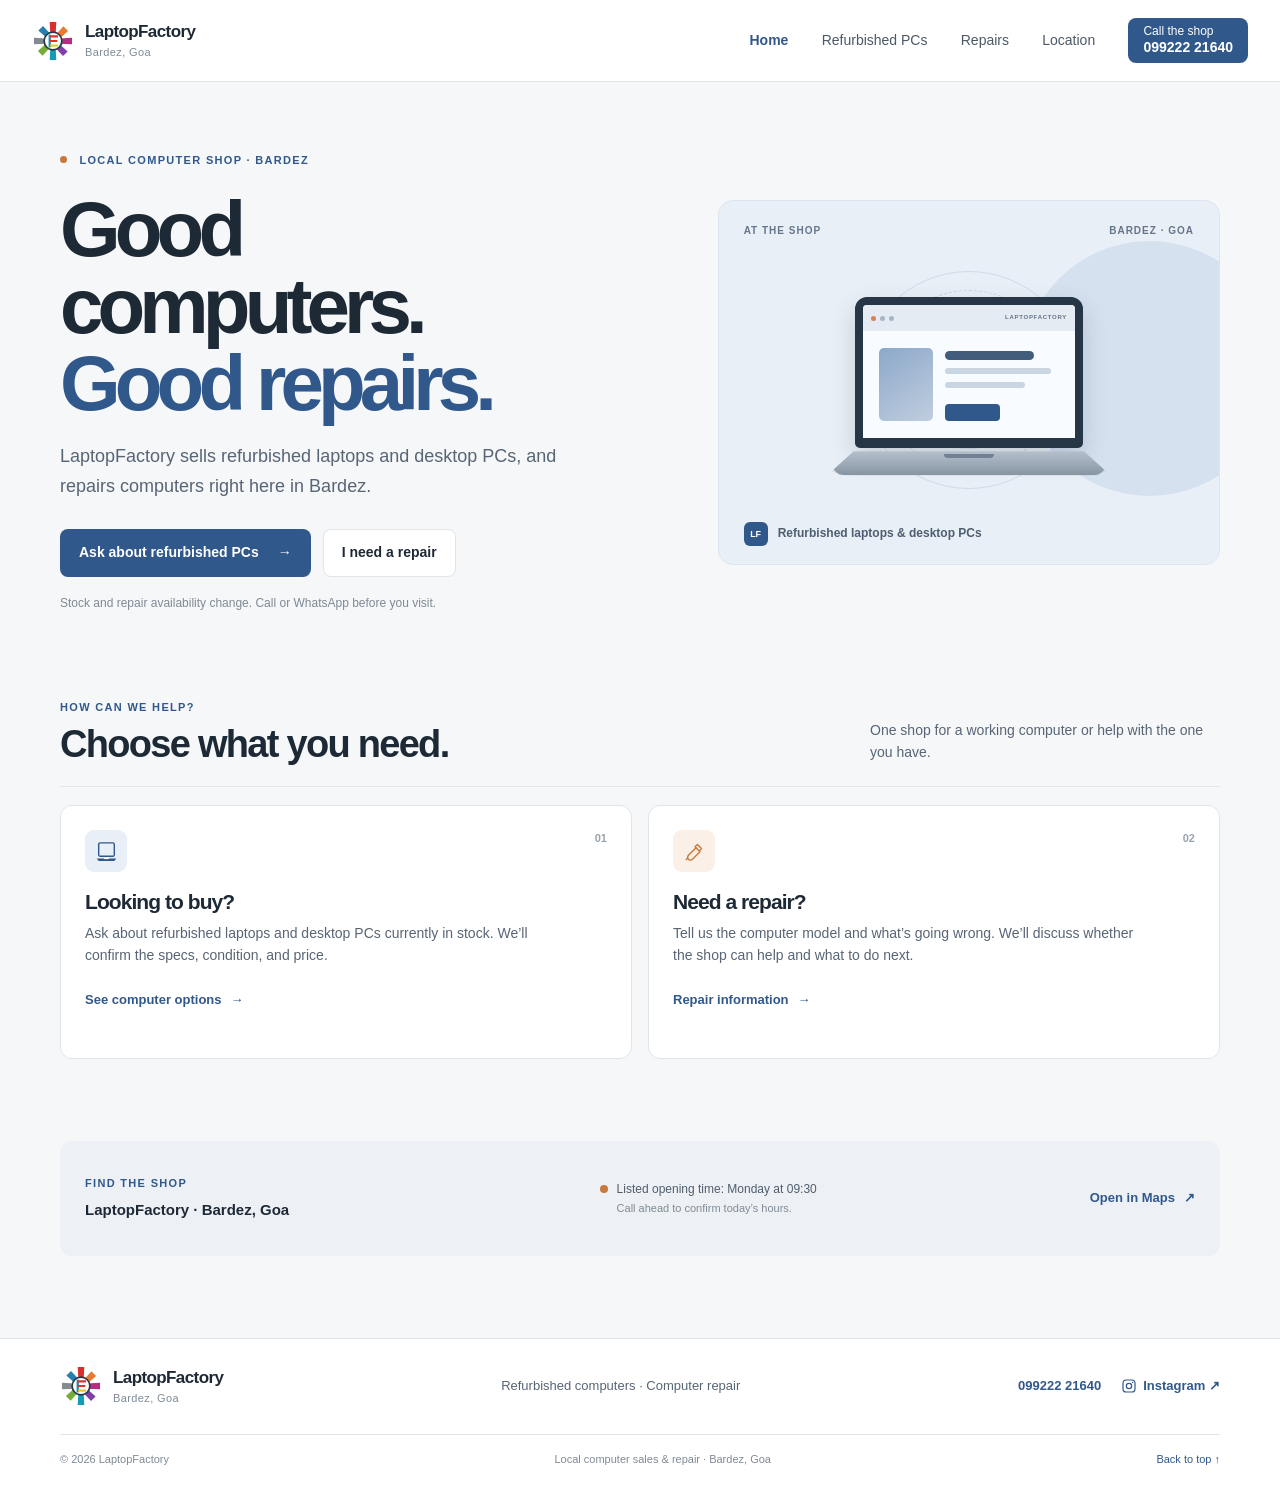
==== commit c435db51: "Refresh LaptopFactory website pages Update page-specific designs and refresh the repairs page with a" ====
--- a/index.html
+++ b/index.html
@@ -1,76 +1,28 @@
 <!doctype html>
 <html lang="en">
 <head>
-  <meta charset="utf-8">
-  <meta name="viewport" content="width=device-width, initial-scale=1">
-  <meta name="theme-color" content="#0b1014">
-  <meta name="description" content="Refurbished laptops, desktop PCs and computer repairs in Bardez, Goa. Contact LaptopFactory for current stock or a repair estimate.">
-  <title>LaptopFactory — Refurbished laptops & repairs in Bardez</title>
-  <link rel="preconnect" href="https://fonts.googleapis.com">
-  <link rel="preconnect" href="https://fonts.gstatic.com" crossorigin>
-  <link href="https://fonts.googleapis.com/css2?family=DM+Mono:wght@400;500&family=Manrope:wght@400;500;600;700;800&display=swap" rel="stylesheet">
-  <link rel="stylesheet" href="styles.css">
+  <meta charset="utf-8"><meta name="viewport" content="width=device-width, initial-scale=1"><meta name="theme-color" content="#f7f8fa">
+  <meta name="description" content="Refurbished laptops, desktop PCs and computer repairs in Bardez, Goa. Call LaptopFactory to ask about stock or service.">
+  <title>LaptopFactory | Refurbished computers & repairs in Bardez</title><link rel="stylesheet" href="styles.css">
 </head>
-<body class="home-page">
-  <div class="topline"><span class="status-dot"></span> Refurbished tech · computer repair · Bardez, Goa</div>
+<body class="page-home">
   <header class="site-header" id="top">
-    <a class="brand" href="index.html" aria-label="LaptopFactory home">
-      <span class="brand-icon" aria-hidden="true"><svg viewBox="0 0 32 32" fill="none"><path d="M7 8.5A2.5 2.5 0 0 1 9.5 6h13A2.5 2.5 0 0 1 25 8.5v11H7v-11Z" stroke="currentColor" stroke-width="1.8"/><path d="M4.5 22h23l-1.6 3H6.1l-1.6-3Z" fill="currentColor"/><path d="M13 22.2h6" stroke="#0b1014" stroke-width="1.4" stroke-linecap="round"/></svg></span>
-      <span class="brand-name">Laptop<span>Factory</span></span>
-    </a>
+    <a class="brand" href="index.html" aria-label="LaptopFactory home"><img class="brand-logo" src="laptopfactory-mark.svg" alt=""><span class="brand-copy"><strong>LaptopFactory</strong><small>Bardez, Goa</small></span></a>
     <button class="menu-toggle" type="button" aria-expanded="false" aria-controls="main-nav" aria-label="Open navigation"><span></span><span></span></button>
-    <nav class="main-nav" id="main-nav" aria-label="Main navigation">
-      <a aria-current="page" href="index.html">Home</a><a href="products.html">Refurbished</a><a href="repairs.html">Repairs</a><a href="contact.html">Visit us</a>
-      <a class="nav-cta" href="https://wa.me/919922221640?text=Hi%20LaptopFactory%2C%20I%27d%20like%20to%20ask%20about%20your%20laptops." target="_blank" rel="noreferrer">Message us <span>↗</span></a>
-    </nav>
+    <nav class="main-nav" id="main-nav" aria-label="Main navigation"><a aria-current="page" href="index.html">Home</a><a href="products.html">Refurbished PCs</a><a href="repairs.html">Repairs</a><a href="contact.html">Location</a><a class="nav-call" href="tel:+919922221640">Call the shop <span>099222 21640</span></a></nav>
   </header>
-
   <main>
-    <section class="hero wrap">
-      <div class="hero-copy">
-        <p class="eyebrow"><span>01</span><i></i> GOOD TECH, A SECOND LIFE</p>
-        <h1>Find your next<br><em>good computer.</em></h1>
-        <p class="hero-lede">Refurbished laptops and desktop PCs, plus hands-on repairs from your local computer shop in Bardez.</p>
-        <div class="hero-actions"><a class="button button-lime" href="products.html">Explore refurbished <span>↗</span></a><a class="text-link" href="repairs.html">Need a repair? <span>↗</span></a></div>
-        <p class="hero-note"><span class="note-check">✓</span> Ask us about today's stock and repair options.</p>
-      </div>
-      <div class="hero-art" aria-label="Illustration of a refurbished laptop" role="img">
-        <div class="art-grid"></div><div class="orbit orbit-one"></div><div class="orbit orbit-two"></div>
-        <div class="art-index">LF / 01 <span>READY FOR ROUND TWO</span></div>
-        <div class="device laptop-device">
-          <div class="device-screen"><div class="screen-top"><b></b><b></b><b></b><span>REFRESHED / 2026</span></div><div class="screen-glow"></div><div class="screen-copy"><small>BUILT TO KEEP GOING</small><strong>GOOD<br>THINGS<br>HAPPEN.</strong></div><div class="screen-footer">LAPTOPFACTORY <span>GOA · INDIA</span></div></div>
-          <div class="device-base"><span></span></div>
-        </div>
-        <div class="round-stamp"><span>TESTED</span><b>↗</b><span>READY</span></div>
-        <div class="art-caption"><span>LESS WASTE. MORE WORK DONE.</span><span>15° 32' N · BARDEZ</span></div>
-      </div>
-      <div class="hero-scroll"><span class="scroll-line"></span> SCROLL TO EXPLORE</div>
+    <section class="home-hero page-shell">
+      <div class="hero-copy"><p class="eyebrow"><span class="eyebrow-dot"></span> LOCAL COMPUTER SHOP · BARDEZ</p><h1><span class="heading-line" data-motion="from-top">Good computers.</span><br><span class="heading-line heading-accent" data-motion="from-right">Good repairs.</span></h1><p class="lead" data-motion="from-left">LaptopFactory sells refurbished laptops and desktop PCs, and repairs computers right here in Bardez.</p><div class="hero-actions"><a class="button button-primary" href="products.html">Ask about refurbished PCs <span aria-hidden="true">→</span></a><a class="button button-light" href="repairs.html">I need a repair</a></div><p class="hero-footnote">Stock and repair availability change. Call or WhatsApp before you visit.</p></div>
+      <div class="hero-visual" aria-hidden="true"><div class="visual-label"><span>AT THE SHOP</span><span>BARDEZ · GOA</span></div><div class="laptop-stage"><div class="laptop-halo"></div><div class="laptop-device"><div class="laptop-lid"><div class="laptop-screen"><div class="screen-topbar"><i></i><i></i><i></i><span>LAPTOPFACTORY</span></div><div class="screen-content"><div class="screen-side"></div><div class="screen-lines"><b></b><i></i><i></i><strong></strong></div></div><div class="screen-glint"></div></div></div><div class="laptop-base"><span></span></div></div></div><div class="visual-caption"><span class="caption-mark">LF</span><span>Refurbished laptops & desktop PCs</span></div></div>
     </section>
-
-    <div class="ticker" aria-label="Laptop sales, desktop PCs, and computer repairs"><div class="ticker-track"><span>REFURBISHED LAPTOPS</span><b>✳</b><span>DESKTOP PCS</span><b>✳</b><span>COMPUTER REPAIRS</span><b>✳</b><span>LOCAL SERVICE IN BARDEZ</span><b>✳</b><span>REFURBISHED LAPTOPS</span><b>✳</b><span>DESKTOP PCS</span><b>✳</b><span>COMPUTER REPAIRS</span><b>✳</b></div></div>
-
-    <section class="section wrap intro-section" data-reveal>
-      <div class="section-top"><span>01 / WHAT WE DO</span><span>GOOD GEAR, GOOD CARE</span></div>
-      <div class="intro-grid"><h2>A better way to<br><em>get connected.</em></h2><div class="intro-copy"><p>Great tech doesn't have to be brand new. LaptopFactory helps you find a dependable refurbished computer or get the one you already own working again.</p><a class="text-link" href="contact.html">Talk to the shop <span>↗</span></a></div></div>
-      <div class="service-tiles">
-        <a class="service-tile tile-lime" href="products.html"><span class="tile-num">01 / SHOP</span><div class="tile-icon icon-laptop"><svg viewBox="0 0 48 48" fill="none"><rect x="10" y="8" width="28" height="24" rx="2" stroke="currentColor" stroke-width="2"/><path d="M5 37h38l-3 4H8l-3-4Z" fill="currentColor"/><path d="M20 37h8" stroke="#121915" stroke-width="2"/></svg></div><h3>Refurbished computers</h3><p>Explore laptops and desktop PCs, then message us to check current availability.</p><span class="tile-arrow">↗</span></a>
-        <a class="service-tile tile-dark" href="repairs.html"><span class="tile-num">02 / REPAIR</span><div class="tile-icon icon-tool">⌁</div><h3>Repair & upgrades</h3><p>Bring us your computer for troubleshooting, repair, or an upgrade conversation.</p><span class="tile-arrow">↗</span></a>
-        <a class="service-tile tile-violet" href="contact.html"><span class="tile-num">03 / LOCAL</span><div class="tile-icon icon-pin">⌖</div><h3>Right here in Bardez</h3><p>Visit LaptopFactory on Laxmi Narayan Link Road. Call ahead before setting out.</p><span class="tile-arrow">↗</span></a>
-      </div>
-    </section>
-
-    <section class="feature-band" data-reveal>
-      <div class="wrap feature-layout"><div class="feature-visual"><div class="feature-ring"></div><div class="chip"><span>LF</span><b>RE<br>USE</b><i>✳</i></div><div class="feature-visual-label">GOOD TECH / LESS WASTE</div></div><div class="feature-copy"><p class="eyebrow"><span>02</span><i></i> A SECOND LIFE, DONE RIGHT</p><h2>More value.<br><em>Less e-waste.</em></h2><p>Choosing refurbished can be a practical way to get the computer you need. Ask us about the device's condition, configuration, and what has been checked before you buy.</p><a class="button button-outline" href="products.html">Ask about current stock <span>↗</span></a></div></div>
-    </section>
-
-    <section class="section wrap steps-section" data-reveal>
-      <div class="section-top"><span>03 / THE EASY PART</span><span>START WITH A MESSAGE</span></div>
-      <div class="steps-head"><h2>Let's get you<br><em>sorted.</em></h2><p>Tell us what you're looking for or what's gone wrong. We'll help you figure out the next step.</p></div>
-      <div class="steps-grid"><article><span>01</span><h3>Tell us what you need</h3><p>A laptop for college? A slow desktop? A screen that won't turn on? Start there.</p></article><article><span>02</span><h3>We'll talk it through</h3><p>We'll confirm what's available or discuss how we can take a look at your device.</p></article><article><span>03</span><h3>Visit the shop</h3><p>Come by in Bardez once you've confirmed the timing and next steps with us.</p></article></div>
-      <div class="bottom-cta"><div><span class="eyebrow">HAVE A QUESTION?</span><h3>We're one message away.</h3></div><a class="button button-lime" href="https://wa.me/919922221640?text=Hi%20LaptopFactory%2C%20I%20have%20a%20question." target="_blank" rel="noreferrer">Chat on WhatsApp <span>↗</span></a></div>
-    </section>
+    <section class="help-section page-shell" aria-labelledby="help-title"><div class="section-heading"><div><p class="eyebrow">HOW CAN WE HELP?</p><h2 id="help-title" data-motion="from-bottom">Choose what you need.</h2></div><p>One shop for a working computer or help with the one you have.</p></div><div class="help-grid">
+      <article class="help-card" data-motion="from-left"><span class="card-index">01</span><div class="card-icon" aria-hidden="true"><svg viewBox="0 0 32 32" fill="none"><rect x="6" y="5" width="20" height="17" rx="2" stroke="currentColor" stroke-width="1.8"/><path d="M3.5 25h25L26 28H6l-2.5-3Z" fill="currentColor"/><path d="M13 25h6" stroke="#fff" stroke-width="1.5"/></svg></div><h3>Looking to buy?</h3><p>Ask about refurbished laptops and desktop PCs currently in stock. We’ll confirm the specs, condition, and price.</p><a class="text-link" href="products.html">See computer options <span aria-hidden="true">→</span></a></article>
+      <article class="help-card" data-motion="from-right"><span class="card-index">02</span><div class="card-icon icon-warm" aria-hidden="true"><svg viewBox="0 0 32 32" fill="none"><path d="m19.7 7.1 5.2 5.2-3 3L16.7 10l3-2.9Z" stroke="currentColor" stroke-width="1.8" stroke-linejoin="round"/><path d="m18 11.1-9.8 9.8a3.6 3.6 0 0 0 5.1 5.1l9.8-9.8M7.6 23.9l-2.2 2.2" stroke="currentColor" stroke-width="1.8" stroke-linecap="round"/></svg></div><h3>Need a repair?</h3><p>Tell us the computer model and what’s going wrong. We’ll discuss whether the shop can help and what to do next.</p><a class="text-link" href="repairs.html">Repair information <span aria-hidden="true">→</span></a></article>
+    </div></section>
+    <section class="visit-strip page-shell" data-motion="from-bottom" aria-label="Shop location and hours"><div><p class="eyebrow">FIND THE SHOP</p><strong class="visit-location">LaptopFactory · Bardez, Goa</strong></div><div class="hours-note"><span class="hours-dot"></span><span>Listed opening time: Monday at 09:30<br><small>Call ahead to confirm today’s hours.</small></span></div><a class="text-link" href="https://www.bing.com/maps/search?name=LaptopFactory&amp;mepi=0%7E%7EEmbedded%7ELargeMapLink&amp;FORM=MPSRPL&amp;style=r&amp;ss=id.ypid%3AYN4278CBA42172F026&amp;q=LaptopFactory&amp;ppois=15.626654624938965_73.76615142822266_LaptopFactory&amp;cp=15.626655%7E73.766151&amp;lvl=15" target="_blank" rel="noreferrer">Open in Maps <span aria-hidden="true">↗</span></a></section>
   </main>
-  <footer class="site-footer"><div class="wrap footer-main"><a class="brand" href="index.html"><span class="brand-icon" aria-hidden="true"><svg viewBox="0 0 32 32" fill="none"><path d="M7 8.5A2.5 2.5 0 0 1 9.5 6h13A2.5 2.5 0 0 1 25 8.5v11H7v-11Z" stroke="currentColor" stroke-width="1.8"/><path d="M4.5 22h23l-1.6 3H6.1l-1.6-3Z" fill="currentColor"/></svg></span><span class="brand-name">Laptop<span>Factory</span></span></a><p>Good computers. Good care.<br><span>Bardez, Goa · India</span></p><a class="footer-link" href="contact.html">Find the shop ↗</a></div><div class="wrap footer-bottom"><span>© <span data-year></span> LaptopFactory</span><span>Refurbished tech · repairs · local service</span><a href="#top">BACK TO TOP ↑</a></div></footer>
+  <footer class="site-footer"><div class="page-shell footer-main"><a class="brand" href="index.html"><img class="brand-logo" src="laptopfactory-mark.svg" alt=""><span class="brand-copy"><strong>LaptopFactory</strong><small>Bardez, Goa</small></span></a><p>Refurbished computers · Computer repair</p><div class="footer-links"><a class="footer-phone" href="tel:+919922221640">099222 21640</a><a class="footer-instagram" href="https://www.instagram.com/laptopfactorygoa/" target="_blank" rel="noreferrer" aria-label="LaptopFactory on Instagram"><svg viewBox="0 0 24 24" fill="none" aria-hidden="true"><rect x="3" y="3" width="18" height="18" rx="5" stroke="currentColor" stroke-width="1.8"/><circle cx="12" cy="12" r="4" stroke="currentColor" stroke-width="1.8"/><circle cx="17.5" cy="6.8" r="1" fill="currentColor"/></svg>Instagram ↗</a></div></div><div class="page-shell footer-bottom"><span>© <span data-year></span> LaptopFactory</span><span>Local computer sales & repair · Bardez, Goa</span><a href="#top">Back to top ↑</a></div></footer>
   <script src="script.js"></script>
 </body>
 </html>
--- a/styles.css
+++ b/styles.css
@@ -1,161 +1,891 @@
-:root{--night:#f6f7f2;--panel:#ffffff;--panel2:#eef1e9;--line:#dce2d8;--cream:#1b241f;--muted:#4f5c53;--soft:#68756b;--lime:#55763a;--violet:#73569a;--orange:#c85f3d;--display:'Manrope',Arial,sans-serif;--mono:'DM Mono',monospace;--wrap:min(1160px,calc(100% - 64px))}
-*{box-sizing:border-box}
-html{scroll-behavior:smooth;scroll-padding-top:100px}
-body{margin:0;background:var(--night);color:var(--cream);font-family:var(--display);font-size:16px;line-height:1.65;-webkit-font-smoothing:antialiased}
-a{color:inherit;text-decoration:none}
-button{font:inherit}
-.wrap{width:var(--wrap);margin-inline:auto}
-.topline{min-height:32px;padding:7px 18px;display:flex;align-items:center;justify-content:center;gap:9px;background:#12191c;color:#c6d0c9;font:10px var(--mono);letter-spacing:.12em;text-transform:uppercase;text-align:center}
-.status-dot{width:6px;height:6px;border-radius:50%;background:var(--lime);box-shadow:0 0 12px #d6f36b88;flex:none}
-.site-header{height:82px;display:flex;align-items:center;justify-content:space-between;padding-inline:max(32px,calc((100vw - 1160px)/2));border-bottom:1px solid #243035;background:#0b1014ed;position:sticky;top:0;z-index:20;backdrop-filter:blur(16px)}
-.brand{display:inline-flex;align-items:center;gap:10px;white-space:nowrap}
-.brand-icon{display:grid;place-items:center;width:36px;height:36px;border:1px solid #46584b;border-radius:10px;color:var(--lime);background:#18201d}
-.brand-icon svg{width:24px;height:24px}
-.brand-name{font-size:19px;font-weight:800;letter-spacing:-.07em}.brand-name span{color:var(--lime)}
-.main-nav{display:flex;align-items:center;gap:31px;font-size:13px;font-weight:700;color:#d2d9d2}
-.main-nav>a:not(.nav-cta){transition:color .2s}.main-nav>a:not(.nav-cta):hover,.main-nav>a[aria-current=page]{color:var(--lime)}
-.nav-cta{padding:11px 15px;border:1px solid #53614e;border-radius:4px;color:var(--cream);transition:background .2s,border-color .2s,color .2s}.nav-cta:hover{background:var(--lime);border-color:var(--lime);color:var(--night)}.nav-cta span{margin-left:14px}
-.menu-toggle{display:none}
-.hero{position:relative;min-height:650px;padding-top:72px;padding-bottom:82px;display:grid;grid-template-columns:.9fr 1.1fr;align-items:center;gap:20px;isolation:isolate}
-.hero:before{content:"";position:absolute;z-index:-1;left:-17%;top:0;width:58vw;height:58vw;max-height:650px;max-width:650px;border-radius:50%;background:radial-gradient(circle,#aa8bce0b 0,transparent 68%);pointer-events:none}
-.hero-copy{position:relative;z-index:2;padding-bottom:12px}
-.eyebrow,.section-top,.tile-num,.art-index,.art-caption,.screen-top,.screen-footer,.hero-scroll,.visual-tag,.address-top,.address-body>span,.address-body small,.contact-method small,.hours-card small,.footer-bottom,.type-index,.repair-tag,.repair-window-bar,.feature-visual-label,.map-label,.map-coord{font:10px var(--mono);letter-spacing:.1em;text-transform:uppercase}
-.eyebrow{display:flex;align-items:center;gap:12px;color:#c6d2ca;margin:0 0 27px}.eyebrow>span{color:var(--lime)}.eyebrow i{display:inline-block;width:36px;height:1px;background:#6a7b70}
-.hero h1,.page-hero h1{font-size:clamp(58px,7vw,96px);line-height:.94;letter-spacing:-.085em;font-weight:700;margin:0;max-width:660px}
-.hero h1 em,.page-hero h1 em,.section h2 em,.feature-copy h2 em,.steps-head h2 em,.page-cta h2 em,.fit-layout h2 em,.repair-summary h2 em,.repair-process h2 em,.repair-stock-link h2 em,.visit-details h2 em{font-weight:500;font-style:italic;color:var(--lime)}
-.hero-lede{color:#bbc8c0;font-size:17px;line-height:1.7;max-width:440px;margin:27px 0 25px}
-.hero-actions{display:flex;align-items:center;gap:26px;flex-wrap:wrap}
-.button{display:inline-flex;align-items:center;justify-content:space-between;gap:25px;min-height:49px;padding:13px 17px;border:1px solid transparent;font-weight:800;font-size:13px;transition:transform .2s,background .2s,border-color .2s,color .2s}
-.button:hover{transform:translateY(-3px)}.button span{font-size:17px;line-height:1;font-weight:500}
-.button-lime{background:var(--lime);color:#131813}.button-lime:hover{background:#e1ff86}
-.button-outline{color:var(--cream);border-color:#7b8980}.button-outline:hover{border-color:var(--lime);color:var(--lime)}
-.button-dark{background:#18201c;color:var(--cream);border-color:#39463e}.button-dark:hover{background:var(--lime);color:var(--night)}
-.text-link{font-weight:800;font-size:13px;color:var(--cream);border-bottom:1px solid #69756d;padding-bottom:4px;transition:color .2s,border .2s}.text-link:hover{color:var(--lime);border-color:var(--lime)}.text-link span{margin-left:8px}
-.hero-note{font-size:12px;color:#a9b6af;margin:25px 0 0}.note-check{display:inline-grid;place-items:center;margin-right:8px;width:17px;height:17px;border-radius:50%;background:#253022;color:var(--lime);font-size:10px}
-.hero-art{height:470px;position:relative;display:grid;place-items:center;overflow:hidden;isolation:isolate}
-.art-grid{position:absolute;inset:7% 4%;z-index:-2;background-image:linear-gradient(#73807516 1px,transparent 1px),linear-gradient(90deg,#73807516 1px,transparent 1px);background-size:34px 34px;mask-image:radial-gradient(ellipse at center,#000 5%,transparent 75%);transform:perspective(650px) rotateX(8deg)}
-.orbit{position:absolute;border:1px solid #98a99758;border-radius:50%;pointer-events:none}.orbit-one{width:420px;height:300px;transform:rotate(-29deg);animation:orbit 24s linear infinite}.orbit-two{width:370px;height:410px;transform:rotate(27deg);border-color:#aa8bce55;animation:orbit 31s linear infinite reverse}
-.art-index{position:absolute;left:6%;top:7%;color:#97a69c;display:flex;gap:14px}.art-index span{color:#d6e0d7}
-.laptop-device{position:relative;width:min(78%,430px);transform:rotate(-5deg);filter:drop-shadow(0 25px 30px #0009);animation:device-float 6s ease-in-out infinite}
-.device-screen{height:268px;padding:13px 17px 15px;border:7px solid #253139;border-bottom-width:11px;border-radius:13px 13px 5px 5px;background:linear-gradient(145deg,#26373d 0,#172228 58%,#18202a);position:relative;overflow:hidden}
-.device-screen:before{content:"";position:absolute;inset:0;background:radial-gradient(ellipse at 73% 28%,#aa8bce4a,transparent 42%),linear-gradient(120deg,transparent 35%,#d6f36b18 35.2%,transparent 35.5%)}
-.screen-top{position:relative;z-index:1;display:flex;align-items:center;gap:5px;font-size:8px;color:#a8b7ad}.screen-top b{width:5px;height:5px;border-radius:50%;background:#899a85}.screen-top b:nth-child(2){background:var(--lime)}.screen-top span{margin-left:auto}
-.screen-glow{position:absolute;width:170px;height:170px;right:-35px;top:43px;border:1px solid #c7a8ec7a;border-radius:50%;box-shadow:0 0 45px #aa8bce2b,inset 0 0 30px #aa8bce25;animation:pulse-glow 4s ease-in-out infinite}
-.screen-copy{position:relative;z-index:1;margin:35px 0 0 12px;display:flex;flex-direction:column;gap:11px}.screen-copy small{font:9px var(--mono);letter-spacing:.16em;color:#c0d0c1}.screen-copy strong{font-size:clamp(30px,4vw,48px);line-height:.82;letter-spacing:-.09em;color:#edf1e7}
-.screen-footer{position:absolute;z-index:1;bottom:13px;left:17px;right:17px;color:#9caaa3;font-size:7px;display:flex;justify-content:space-between}
-.device-base{height:17px;margin:0 -25px;background:linear-gradient(#7a8685,#3c484b 50%,#232d31);clip-path:polygon(5% 0,95% 0,100% 100%,0 100%);border-radius:0 0 10px 10px;position:relative}.device-base span{position:absolute;width:18%;height:3px;background:#273136;top:2px;left:41%;border-radius:0 0 4px 4px}
-.round-stamp{position:absolute;right:4%;top:16%;width:91px;height:91px;display:flex;flex-direction:column;align-items:center;justify-content:center;gap:1px;border-radius:50%;background:var(--lime);color:#162017;font:9px var(--mono);letter-spacing:.12em;transform:rotate(10deg);box-shadow:0 8px 30px #0005;animation:stamp-in .8s .3s both,stamp-float 4s 1.2s ease-in-out infinite}.round-stamp b{font:24px var(--display)}
-.art-caption{position:absolute;bottom:4%;left:5%;right:5%;display:flex;justify-content:space-between;color:#9aa79e;font-size:8px}
-.hero-scroll{position:absolute;left:0;bottom:23px;display:flex;align-items:center;gap:10px;color:#a3afa7;font-size:9px}.scroll-line{height:25px;width:1px;background:var(--lime)}
-.ticker{overflow:hidden;background:var(--lime);color:#172017;padding:14px 0}.ticker-track{width:max-content;display:flex;align-items:center;gap:46px;animation:ticker-slide 32s linear infinite;font-size:11px;font-weight:800;letter-spacing:.12em;white-space:nowrap}.ticker-track b{font-size:17px}
-.section{padding-top:100px;padding-bottom:105px}.section-top{display:flex;justify-content:space-between;gap:15px;color:#a4b1a8;padding-bottom:16px;border-bottom:1px solid var(--line);font-size:9px}.section-top span:last-child{text-align:right}
-.intro-grid{display:grid;grid-template-columns:1fr .62fr;gap:60px;padding:53px 0 48px;align-items:start}.section h2,.steps-head h2,.fit-layout h2,.repair-summary h2,.repair-process h2,.visit-details h2{font-size:clamp(42px,5.4vw,68px);line-height:.98;letter-spacing:-.08em;font-weight:700;margin:0}.intro-copy{padding-top:7px;max-width:440px}.intro-copy p,.feature-copy>p:not(.eyebrow),.steps-head>p,.category-info>p,.stock-note p,.fit-list p,.repair-summary>p:not(.eyebrow),.repair-types-grid p,.process-row p,.visit-copy,.visit-bottom p{font-size:15px;line-height:1.75;color:#b4c0b8;margin:0 0 22px}
-.service-tiles{display:grid;grid-template-columns:repeat(3,1fr);gap:13px}
-.service-tile{min-height:285px;position:relative;padding:20px 22px 25px;display:flex;flex-direction:column;transition:transform .35s,border-color .3s;overflow:hidden}.service-tile:hover{transform:translateY(-6px)}.tile-lime{background:#d6f36b;color:#172018}.tile-dark{background:#151e22;border:1px solid #344247;color:var(--cream)}.tile-violet{background:#2b2434;color:var(--cream)}
-.tile-num{font-size:9px;letter-spacing:.1em;opacity:.72}.tile-icon{width:53px;height:53px;margin:24px 0 16px;display:grid;place-items:center;font-size:38px;line-height:1}.icon-laptop{color:#1a281b}.icon-laptop svg{width:45px;height:45px}.icon-tool{color:var(--lime);font-size:50px}.icon-pin{color:#c9a5ef;font-size:49px}
-.service-tile h3{font-size:21px;line-height:1.12;letter-spacing:-.05em;margin:0 0 9px}.service-tile p{font-size:12px;line-height:1.65;max-width:275px;margin:0;opacity:.78}.tile-arrow{position:absolute;right:21px;bottom:22px;font-size:17px}
-.feature-band{background:#11181b;border-block:1px solid #253136;overflow:hidden}.feature-layout{min-height:470px;display:grid;grid-template-columns:1fr .9fr;align-items:center;gap:85px;padding-top:60px;padding-bottom:60px}.feature-visual{height:345px;position:relative;display:grid;place-items:center;overflow:hidden;background:radial-gradient(ellipse at center,#1b2927,#101719 68%)}
-.feature-visual:before{content:"";position:absolute;inset:0;background-image:linear-gradient(#99a99713 1px,transparent 1px),linear-gradient(90deg,#99a99713 1px,transparent 1px);background-size:30px 30px;mask-image:radial-gradient(ellipse,#000,transparent 73%)}.feature-ring{position:absolute;width:250px;height:250px;border:1px solid #af93ce63;border-radius:50%;box-shadow:0 0 50px #aa8bce17,inset 0 0 45px #aa8bce1b;animation:ring-breathe 5s ease-in-out infinite}.feature-ring:before,.feature-ring:after{content:"";position:absolute;inset:-34px 24px;border:1px dashed #b8c5a66b;border-radius:50%;transform:rotate(48deg)}.feature-ring:after{inset:24px -55px;transform:rotate(-36deg)}
-.chip{position:relative;width:155px;height:155px;display:flex;flex-direction:column;align-items:center;justify-content:center;background:linear-gradient(145deg,#263c37,#121c1c);border:1px solid #708878;border-radius:15px;box-shadow:0 18px 60px #0008;transform:rotate(12deg)}.chip span{font:10px var(--mono);color:var(--lime);letter-spacing:.12em}.chip b{font-size:36px;line-height:.76;letter-spacing:-.09em}.chip i{position:absolute;right:15px;top:12px;color:var(--lime);font-size:18px;font-style:normal}.feature-visual-label{position:absolute;left:18px;bottom:15px;color:#9faea4;font-size:8px}.feature-copy .eyebrow{margin-bottom:20px}.feature-copy h2{margin-bottom:22px}.feature-copy>p:not(.eyebrow){max-width:450px;margin-bottom:27px}
-.steps-head{display:grid;grid-template-columns:1fr .55fr;gap:60px;align-items:end;padding:54px 0 38px}.steps-head>p{max-width:360px;margin:0 0 6px}.steps-grid{display:grid;grid-template-columns:repeat(3,1fr);border-top:1px solid var(--line);border-bottom:1px solid var(--line)}.steps-grid article{min-height:185px;padding:20px 22px 22px 0;border-right:1px solid var(--line)}.steps-grid article+article{padding-left:22px}.steps-grid article:last-child{border:0}.steps-grid article>span{font:10px var(--mono);color:var(--lime)}.steps-grid h3{font-size:16px;letter-spacing:-.03em;margin:18px 0 7px}.steps-grid p{font-size:12px;line-height:1.7;color:#aab7ae;max-width:260px;margin:0}
-.bottom-cta{margin-top:55px;display:flex;align-items:center;justify-content:space-between;gap:28px;padding:25px 0;border-bottom:1px solid var(--line)}.bottom-cta .eyebrow{margin-bottom:5px;font-size:9px;color:#98a79d}.bottom-cta h3{font-size:clamp(23px,3vw,34px);letter-spacing:-.06em;margin:0}
-.site-footer{background:#080c0f;border-top:1px solid #263136}.footer-main{min-height:115px;display:grid;grid-template-columns:1fr 1fr 1fr;align-items:center;gap:20px}.footer-main p{margin:0;text-align:center;font-size:13px;font-weight:700;line-height:1.6}.footer-main p span{font-size:11px;color:#91a096;font-weight:500}.footer-link{text-align:right;font-size:12px;font-weight:700}.footer-link:hover,.footer-bottom a:hover{color:var(--lime)}.footer-bottom{min-height:49px;display:flex;align-items:center;justify-content:space-between;gap:15px;border-top:1px solid #1d282d;color:#8e9b93;font-size:8px}.footer-bottom a{color:#c6d2c8}
-.page-hero{position:relative;padding-top:72px;padding-bottom:60px;min-height:425px;overflow:hidden}.page-hero-row{display:grid;grid-template-columns:minmax(0,1fr) minmax(245px,.43fr);gap:clamp(35px,5vw,75px);align-items:end;padding:18px 0 35px}.page-hero h1{min-width:0;font-size:clamp(56px,7.4vw,92px)}.page-hero-row>p{max-width:350px;margin:0 0 7px;color:#b4c0b8;font-size:15px;line-height:1.75}.scroll-cue{display:inline-flex;align-items:center;gap:11px;color:#b2beb6;font:9px var(--mono);letter-spacing:.09em}.scroll-cue span{color:var(--lime);font:18px var(--display);animation:arrow-down 1.6s ease-in-out infinite}.hero-ghost{position:absolute;right:4%;top:17px;color:#20292c;font:500 clamp(70px,12vw,150px) var(--mono);letter-spacing:-.12em;z-index:-1;pointer-events:none}
-.category-section{background:#11181b;padding:72px 0 82px;border-block:1px solid #263136}.category-grid{display:grid;grid-template-columns:repeat(3,1fr);gap:15px;padding-top:35px}.category-card{background:#172126;border:1px solid #28373b;transition:transform .35s,border-color .25s}.category-card:hover{transform:translateY(-5px);border-color:#6b826f}.category-visual{height:245px;position:relative;overflow:hidden;display:grid;place-items:center}.cat-laptop .category-visual{background:radial-gradient(ellipse,#32423e,#1c292d 70%)}.cat-desktop .category-visual{background:radial-gradient(ellipse,#303847,#1b232d 70%)}.cat-upgrade .category-visual{background:radial-gradient(ellipse,#3c2e43,#211c2b 70%)}.category-visual:before{content:"";position:absolute;inset:0;background-image:linear-gradient(#c0d0c21a 1px,transparent 1px),linear-gradient(90deg,#c0d0c21a 1px,transparent 1px);background-size:26px 26px;mask-image:radial-gradient(ellipse,#000,transparent 75%)}
-.mini-laptop{width:64%;transform:rotate(-7deg);filter:drop-shadow(0 14px 15px #0008);animation:device-float 6s ease-in-out infinite}.mini-screen{height:140px;padding:14px;border:5px solid #39484b;border-bottom-width:8px;border-radius:9px 9px 3px 3px;background:radial-gradient(circle at 75% 20%,#aa8bce4c,transparent 48%),linear-gradient(135deg,#2a3b3b,#15201f);display:flex;align-items:center;justify-content:center;position:relative}.mini-screen span{font-size:20px;font-weight:800;line-height:.9;letter-spacing:-.08em;color:#edf1e7}.mini-screen i{position:absolute;width:48px;height:48px;right:12px;border:1px solid #d6f36b99;border-radius:50%;box-shadow:0 0 20px #d6f36b2e}.mini-base{height:11px;margin:0 -15px;background:linear-gradient(#91999a,#3c4848);clip-path:polygon(4% 0,96% 0,100% 100%,0 100%);border-radius:0 0 6px 6px}.visual-tag{position:absolute;left:15px;bottom:13px;color:#b8c6bd;font-size:8px}
-.tower{position:absolute;z-index:1;left:21%;top:27%;width:85px;height:133px;background:linear-gradient(110deg,#3d4951,#1b252b);border:1px solid #66727a;border-radius:5px;box-shadow:0 16px 25px #0008;display:flex;flex-direction:column;align-items:center;padding-top:16px;gap:10px}.tower-light{width:6px;height:6px;background:var(--lime);border-radius:50%;box-shadow:0 0 9px var(--lime);align-self:flex-end;margin-right:11px}.tower i{width:45px;height:3px;background:#5a666b;border-radius:4px}.tower b{position:absolute;bottom:10px;font:9px var(--mono);color:#b3c7b7}.tower-monitor{position:absolute;right:13%;top:28%;width:123px;height:86px;border:5px solid #404e51;border-radius:5px;background:linear-gradient(130deg,#33463f,#172321);display:grid;place-items:center;transform:rotate(4deg);box-shadow:0 15px 25px #0006}.tower-monitor:after{content:"";position:absolute;bottom:-17px;width:35px;height:13px;border-bottom:5px solid #52605f;border-left:3px solid transparent;border-right:3px solid transparent}.tower-monitor div{font-size:17px;font-weight:800;line-height:.8;letter-spacing:-.08em}
-.chip-art{position:relative;width:130px;height:130px;display:flex;align-items:center;justify-content:center;flex-direction:column;border:1px solid #a78bc6;background:linear-gradient(145deg,#382b44,#1c1b29);border-radius:13px;transform:rotate(12deg);box-shadow:0 14px 28px #0008}.chip-art:before{content:"";position:absolute;inset:-22px;border:1px dashed #ba9cdf70;border-radius:50%;animation:orbit 20s linear infinite}.chip-art span{font:10px var(--mono);color:var(--lime)}.chip-art b{font-size:26px;line-height:.9;letter-spacing:-.08em}.chip-art i{position:absolute;right:10px;top:7px;color:var(--lime);font-style:normal}.chip-line{position:absolute;height:1px;width:80px;background:#b999da75;transform:rotate(40deg)}.line-a{left:13%;top:30%}.line-b{right:10%;bottom:27%;transform:rotate(-35deg)}
-.category-info{padding:20px 20px 23px}.category-info .tile-num{color:#aabbab}.category-info h2{font-size:23px;letter-spacing:-.06em;margin:12px 0 7px}.category-info>p{min-height:74px;font-size:12px;margin-bottom:16px}.category-info .text-link{font-size:11px}
-.stock-note{display:grid;grid-template-columns:60px 1fr auto;align-items:center;gap:20px;padding-top:55px;padding-bottom:55px;border-bottom:1px solid var(--line)}.note-icon{width:48px;height:48px;border:1px solid #64785e;border-radius:50%;display:grid;place-items:center;color:var(--lime);font-size:21px}.stock-note h2{font-size:20px;letter-spacing:-.05em;margin:0 0 4px}.stock-note p{font-size:12px;margin:0;max-width:620px}.stock-note .button{font-size:11px}
-.fit-layout{display:grid;grid-template-columns:.95fr 1.05fr;gap:70px;padding-top:48px}.fit-list p{border-bottom:1px solid var(--line);padding:14px 0;margin:0;font-size:13px}.fit-list p:first-child{border-top:1px solid var(--line)}.fit-list b{font:10px var(--mono);color:var(--lime);margin-right:18px}
-.page-cta{position:relative;padding:90px 0 96px;overflow:hidden;background:radial-gradient(ellipse at 75% 45%,#45345a 0,transparent 52%),#15121c}.page-cta-inner{position:relative;z-index:1;text-align:center}.page-cta .eyebrow{justify-content:center;color:#c3afd7}.page-cta h2{font-size:clamp(52px,7vw,86px);line-height:.93;letter-spacing:-.085em;margin:18px 0 29px}.page-cta .button{margin:auto}.cta-orbit{position:absolute;left:50%;top:55%;width:500px;height:190px;border:1px solid #c0a0db55;border-radius:50%;transform:translate(-50%,-50%) rotate(-17deg);animation:orbit 22s linear infinite}.cta-orbit:after{content:"";position:absolute;inset:-50px 65px;border:1px solid #c0a0db30;border-radius:50%;transform:rotate(40deg)}
-.repair-intro{padding:28px 0 84px;background:#11181b;border-block:1px solid #263136}.repair-intro-grid{display:grid;grid-template-columns:1fr .88fr;align-items:center;gap:80px}.repair-art{height:340px;position:relative;display:grid;place-items:center;overflow:hidden;background:radial-gradient(ellipse at 50% 47%,#2f3d3d,#152023 72%)}.repair-grid{position:absolute;inset:0;background-image:linear-gradient(#c1d0c115 1px,transparent 1px),linear-gradient(90deg,#c1d0c115 1px,transparent 1px);background-size:30px 30px;mask-image:radial-gradient(ellipse,#000,transparent 75%)}.repair-window{position:relative;z-index:1;width:62%;transform:rotate(-4deg);filter:drop-shadow(0 18px 24px #0008);animation:device-float 6s ease-in-out infinite}.repair-window-bar{height:23px;padding:0 8px;background:#354345;border-radius:6px 6px 0 0;display:flex;align-items:center;gap:4px;color:#aebdb4;font-size:7px}.repair-window-bar b{width:5px;height:5px;border-radius:50%;background:#93a78e}.repair-window-bar span{margin-left:auto}.repair-screen{height:170px;position:relative;overflow:hidden;background:radial-gradient(ellipse,#334847,#192522);display:flex;align-items:center;justify-content:center}.repair-screen>span{position:relative;z-index:2;font-size:30px;font-weight:800;line-height:.87;letter-spacing:-.08em}.screen-cross{position:absolute;z-index:1;color:var(--lime);font:200px/1 var(--display);opacity:.13;left:5%;top:-26px}.screen-rings{position:absolute;width:135px;height:135px;border:1px solid #c6e79166;border-radius:50%;box-shadow:0 0 35px #d6f36b22;animation:ring-breathe 4s ease-in-out infinite}.repair-base{height:12px;margin:0 -15px;background:linear-gradient(#84918d,#3e4949);clip-path:polygon(4% 0,96% 0,100% 100%,0 100%)}.repair-tag{position:absolute;left:16px;bottom:13px;color:#b5c2b8;font-size:8px}.repair-summary .eyebrow{margin-bottom:20px}.repair-summary h2{margin-bottom:21px}.repair-summary>p:not(.eyebrow){max-width:445px}.repair-summary .button{margin-top:5px}
-.repair-types-section{padding-top:84px;padding-bottom:93px}.repair-types-grid{display:grid;grid-template-columns:repeat(3,1fr);gap:0;margin-top:33px;border-top:1px solid var(--line);border-bottom:1px solid var(--line)}.repair-types-grid article{padding:22px 23px 25px 0;border-right:1px solid var(--line)}.repair-types-grid article+article{padding-left:23px}.repair-types-grid article:last-child{border:0}.type-index{color:#aebbae;font-size:9px}.type-glyph{font-size:36px;color:var(--lime);margin:16px 0 9px}.repair-types-grid h3{font-size:17px;letter-spacing:-.04em;margin:0 0 7px}.repair-types-grid p{font-size:12px;margin:0}.repair-disclaimer{font-size:11px;color:#89968e;margin:18px 0 0}
-.repair-process{padding:75px 0 85px;background:var(--lime);color:#182018}.repair-process .section-top{color:#566248;border-color:#aabf61}.repair-process h2{margin:39px 0 32px}.repair-process h2 em{color:#576b47}.process-row{display:grid;grid-template-columns:repeat(3,1fr);gap:25px;border-block:1px solid #aabf61;padding:20px 0 25px;margin-bottom:25px}.process-row article{display:grid;grid-template-columns:35px 1fr;gap:14px}.process-row article>b{font:10px var(--mono);padding-top:5px;color:#586d4c}.process-row h3{font-size:14px;letter-spacing:-.03em;margin:0 0 5px}.process-row p{color:#4d5b47;font-size:11px;margin:0}.repair-process .button-dark{background:#172119;border-color:#172119}.repair-process .button-dark:hover{background:#fbffef;color:#172119}
-.repair-stock-link{min-height:280px;display:flex;justify-content:space-between;align-items:center;gap:30px}.repair-stock-link .eyebrow{color:#adb9b1;font-size:9px}.repair-stock-link h2{font-size:clamp(35px,4.5vw,55px);margin:10px 0}.repair-stock-link h2 em{color:var(--violet)}
-.visit-section{padding:34px 0 86px;background:#11181b;border-block:1px solid #263136}.visit-layout{display:grid;grid-template-columns:1fr .9fr;gap:85px;align-items:start}.address-card{border:1px solid #334147;background:#172126}.address-top{display:flex;justify-content:space-between;padding:14px 17px;color:#a9b7ad;font-size:8px;border-bottom:1px solid #334147}.map-art{height:270px;position:relative;overflow:hidden;background:#182422}.map-lines{position:absolute;inset:0;background-image:linear-gradient(#c2d1b317 1px,transparent 1px),linear-gradient(90deg,#c2d1b317 1px,transparent 1px);background-size:25px 25px;mask-image:linear-gradient(135deg,#000,transparent)}.map-road{position:absolute;height:9px;background:#34443d;border:1px solid #677667;border-radius:50%;transform:rotate(-28deg)}.road-one{width:150%;top:42%;left:-20%}.road-two{width:130%;top:62%;left:3%;transform:rotate(26deg)}.road-three{width:95%;top:17%;left:25%;transform:rotate(60deg)}.map-pin{position:absolute;top:45%;left:53%;width:49px;height:49px;display:grid;place-items:center;border-radius:50% 50% 50% 4px;transform:rotate(-45deg);background:var(--lime);box-shadow:0 0 24px #d6f36b55}.map-pin span{transform:rotate(45deg);font:700 12px var(--mono);color:#1a2418}.map-label{position:absolute;color:#d6e0d5;font-size:8px}.label-a{left:10%;top:32%}.label-b{right:10%;bottom:20%;color:var(--lime)}.map-coord{position:absolute;right:12px;top:12px;text-align:right;color:#8e9d92;font-size:8px;line-height:1.8}.address-body{display:block;padding:19px 18px 21px}.address-body>span{display:flex;justify-content:space-between;color:#9dad9f;font-size:8px}.address-body>span b{font-size:13px;font-weight:400;color:var(--lime)}.address-body strong{display:block;font-size:15px;line-height:1.6;letter-spacing:-.02em;margin:12px 0 6px}.address-body small{color:#aebbb1;font-size:8px;border-bottom:1px solid #57654e;padding-bottom:3px}.visit-details .eyebrow{margin-bottom:20px}.visit-details h2{margin-bottom:16px}.visit-copy{max-width:430px;margin-bottom:18px}.contact-method{display:grid;grid-template-columns:38px 1fr 20px;align-items:center;gap:12px;padding:14px 0;border-top:1px solid #36444a}.method-icon{width:33px;height:33px;border:1px solid #70836c;border-radius:50%;display:grid;place-items:center;color:var(--lime);font-size:16px}.contact-method small{display:block;font-size:8px;color:#9cac9f}.contact-method strong{font-size:14px;line-height:1.4}.contact-method>b{color:var(--lime);font-weight:400}.hours-card{display:flex;align-items:flex-start;gap:13px;padding:14px;margin-top:12px;background:#182024;border:1px solid #303d41}.hours-icon{font-size:18px;color:var(--violet)}.hours-card small{color:#aab7ad;font-size:8px}.hours-card p{font-size:11px;line-height:1.6;color:#c2cec5;margin:3px 0 0}.visit-bottom{padding-top:34px;padding-bottom:37px;display:flex;align-items:center;justify-content:space-between;gap:25px}.visit-bottom .eyebrow{margin:0;font-size:8px;color:#a4b1a9}.visit-bottom p{font-size:13px;margin:0}.visit-bottom .text-link{white-space:nowrap;font-size:11px}
-.js-ready .reveal{opacity:0;transform:translateY(24px);transition:opacity .75s cubic-bezier(.16,1,.3,1),transform .75s cubic-bezier(.16,1,.3,1);transition-delay:var(--delay,0ms)}.js-ready .reveal.is-visible{opacity:1;transform:translateY(0)}
-.hero-copy,.hero-art,.page-hero .eyebrow,.page-hero-row>h1,.page-hero-row>p{animation:entry .95s cubic-bezier(.16,1,.3,1) both}.hero-art{animation-delay:.16s}.page-hero-row>p{animation-delay:.14s}
-@keyframes entry{from{opacity:0;transform:translateY(26px);filter:blur(8px)}to{opacity:1;transform:none;filter:none}}
-@keyframes ticker-slide{to{transform:translateX(-50%)}}
-@keyframes orbit{to{transform:rotate(360deg)}}
-@keyframes device-float{0%,100%{translate:0 0}50%{translate:0 -10px}}
-@keyframes stamp-in{from{opacity:0;scale:.5;rotate:-30deg}to{opacity:1;scale:1;rotate:10deg}}
-@keyframes stamp-float{0%,100%{translate:0 0}50%{translate:0 -8px}}
-@keyframes pulse-glow{0%,100%{scale:.93;opacity:.45}50%{scale:1.08;opacity:.95}}
-@keyframes ring-breathe{0%,100%{scale:.96;opacity:.55}50%{scale:1.04;opacity:1}}
-@keyframes arrow-down{0%,100%{translate:0 0}50%{translate:0 4px}}
-
-@media(max-width:900px){:root{--night:#f6f7f2;--panel:#ffffff;--panel2:#eef1e9;--line:#dce2d8;--cream:#1b241f;--muted:#4f5c53;--soft:#68756b;--lime:#55763a;--violet:#73569a;--orange:#c85f3d;--display:'Manrope',Arial,sans-serif;--mono:'DM Mono',monospace;--wrap:min(1160px,calc(100% - 64px))}.site-header{padding-inline:24px}.main-nav{gap:18px;font-size:12px}.hero{grid-template-columns:1fr .9fr;min-height:600px;gap:6px}.hero h1{font-size:clamp(55px,7vw,75px)}.hero-art{height:390px}.laptop-device{width:84%}.device-screen{height:220px}.screen-copy{margin-top:27px}.round-stamp{width:75px;height:75px;font-size:8px}.intro-grid{gap:35px}.feature-layout{gap:42px}.page-hero-row{grid-template-columns:minmax(0,1fr) minmax(220px,.5fr);gap:35px}.category-grid{gap:10px}.category-visual{height:205px}.category-info{padding:18px 15px}.category-info h2{font-size:20px}.repair-intro-grid,.visit-layout{gap:42px}}
-@media(max-width:680px){:root{--night:#f6f7f2;--panel:#ffffff;--panel2:#eef1e9;--line:#dce2d8;--cream:#1b241f;--muted:#4f5c53;--soft:#68756b;--lime:#55763a;--violet:#73569a;--orange:#c85f3d;--display:'Manrope',Arial,sans-serif;--mono:'DM Mono',monospace;--wrap:min(1160px,calc(100% - 64px))}html{scroll-padding-top:80px}.topline{font-size:8px;letter-spacing:.08em}.site-header{height:70px;padding-inline:19px}.brand-name{font-size:18px}.brand-icon{width:33px;height:33px}.menu-toggle{width:39px;height:39px;border:1px solid #3c4943;border-radius:50%;background:transparent;display:flex;flex-direction:column;align-items:center;justify-content:center;gap:5px;color:var(--cream)}.menu-toggle span{display:block;width:14px;height:1px;background:currentColor;transition:transform .2s}.menu-toggle[aria-expanded=true] span:first-child{transform:translateY(3px) rotate(45deg)}.menu-toggle[aria-expanded=true] span:last-child{transform:translateY(-3px) rotate(-45deg)}.main-nav{display:none;position:absolute;left:0;right:0;top:70px;padding:13px 19px 20px;background:#0b1014f7;border-bottom:1px solid #2a373b;backdrop-filter:blur(15px);flex-direction:column;align-items:stretch;gap:0}.main-nav.open{display:flex}.main-nav>a{padding:13px 0}.main-nav .nav-cta{margin-top:8px;padding:12px 14px;text-align:center}.hero{display:flex;flex-direction:column;align-items:stretch;min-height:0;padding-top:52px;padding-bottom:70px}.hero h1{font-size:clamp(53px,13vw,76px)}.eyebrow{font-size:9px;margin-bottom:23px}.hero-lede{font-size:15px;margin:20px 0 20px}.hero-actions{gap:18px}.button{min-height:46px;padding:12px 14px;font-size:12px;gap:19px}.text-link{font-size:12px}.hero-note{font-size:11px;margin-top:20px}.hero-art{height:350px;margin-top:18px}.art-index{left:2%;top:3%;font-size:8px}.orbit-one{width:310px;height:230px}.orbit-two{width:290px;height:320px}.laptop-device{width:min(83%,360px)}.device-screen{height:200px}.screen-copy{margin-top:23px}.screen-copy strong{font-size:40px}.round-stamp{right:2%;top:14%;width:68px;height:68px;font-size:7px}.art-caption{font-size:7px;left:2%;right:2%}.hero-scroll{bottom:22px}.ticker-track{font-size:9px;gap:27px}.section{padding-top:72px;padding-bottom:75px}.section-top{font-size:8px}.intro-grid{grid-template-columns:1fr;gap:18px;padding:38px 0 30px}.section h2,.steps-head h2,.fit-layout h2,.repair-summary h2,.repair-process h2,.visit-details h2{font-size:clamp(42px,11vw,60px)}.intro-copy p,.feature-copy>p:not(.eyebrow),.steps-head>p,.category-info>p,.stock-note p,.fit-list p,.repair-summary>p:not(.eyebrow),.repair-types-grid p,.process-row p,.visit-copy,.visit-bottom p{font-size:14px}.service-tiles{grid-template-columns:1fr;gap:9px}.service-tile{min-height:245px;padding:18px 19px}.tile-icon{margin:16px 0 12px}.service-tile h3{font-size:20px}.service-tile p{font-size:13px}.feature-layout{grid-template-columns:1fr;gap:35px;padding-top:35px;padding-bottom:46px}.feature-visual{height:280px}.feature-ring{width:200px;height:200px}.chip{width:130px;height:130px}.feature-copy .eyebrow{margin-bottom:17px}.feature-copy h2{margin-bottom:15px}.steps-head{grid-template-columns:1fr;gap:15px;padding:38px 0 26px}.steps-grid{grid-template-columns:1fr}.steps-grid article,.steps-grid article+article{min-height:0;padding:17px 0;border-right:0;border-bottom:1px solid var(--line)}.steps-grid article:last-child{border-bottom:0}.steps-grid h3{margin:10px 0 4px}.steps-grid p{max-width:390px}.bottom-cta{margin-top:34px;align-items:flex-start;flex-direction:column;padding:23px 0}.footer-main{min-height:0;padding-top:24px;padding-bottom:20px;grid-template-columns:1fr auto}.footer-main p{display:none}.footer-bottom{min-height:52px;flex-wrap:wrap;font-size:7px}.footer-bottom>span:nth-child(2){display:none}.page-hero{min-height:0;padding-top:48px;padding-bottom:37px}.page-hero-row{grid-template-columns:1fr;gap:18px;padding:13px 0 24px}.page-hero h1{font-size:clamp(53px,13vw,76px)}.page-hero-row>p{max-width:100%;font-size:14px;margin:0}.hero-ghost{right:3%;top:8px;font-size:74px}.scroll-cue{font-size:8px}.category-section{padding:50px 0 60px}.category-grid{grid-template-columns:1fr;gap:12px;padding-top:24px}.category-visual{height:230px}.category-info{padding:18px 17px 21px}.category-info h2{font-size:22px}.category-info>p{min-height:0}.stock-note{grid-template-columns:42px 1fr;gap:13px;padding-top:35px;padding-bottom:35px}.note-icon{width:38px;height:38px;font-size:17px}.stock-note h2{font-size:18px}.stock-note p{font-size:12px}.stock-note .button{grid-column:1/-1;justify-self:start}.fit-layout{grid-template-columns:1fr;gap:25px;padding-top:32px}.fit-list p{font-size:12px}.page-cta{padding:72px 0 75px}.page-cta h2{font-size:clamp(49px,13vw,70px)}.repair-intro{padding-top:18px;padding-bottom:56px}.repair-intro-grid,.visit-layout{grid-template-columns:1fr;gap:31px}.repair-art{height:280px}.repair-window{width:68%}.repair-screen{height:145px}.repair-summary h2{margin-bottom:15px}.repair-types-section{padding-top:58px;padding-bottom:62px}.repair-types-grid{grid-template-columns:1fr}.repair-types-grid article,.repair-types-grid article+article{padding:17px 0;border-right:0;border-bottom:1px solid var(--line)}.repair-types-grid article:last-child{border-bottom:0}.type-glyph{margin:8px 0 4px;font-size:29px}.repair-disclaimer{line-height:1.6}.repair-process{padding:57px 0 62px}.repair-process h2{margin:28px 0 24px}.process-row{grid-template-columns:1fr;gap:18px}.repair-stock-link{min-height:0;padding-top:44px;padding-bottom:47px;align-items:flex-start;flex-direction:column;gap:12px}.visit-section{padding-top:19px;padding-bottom:55px}.visit-layout{gap:35px}.map-art{height:230px}.visit-details h2{margin-bottom:12px}.visit-copy{margin-bottom:12px}.visit-bottom{align-items:flex-start;flex-direction:column;gap:9px;padding-top:26px;padding-bottom:30px}.visit-bottom p{font-size:12px}}
-@media(prefers-reduced-motion:reduce){html{scroll-behavior:auto}*,*:before,*:after{animation-duration:.01ms!important;animation-iteration-count:1!important;transition-duration:.01ms!important}.js-ready .reveal{opacity:1;transform:none}}
-
-/* Light storefront palette */
-body{background:var(--night);color:var(--cream)}
-.topline{background:#e9eee4;color:#465349}
-.site-header{background:#f6f7f2ed;border-color:#dce2d8}
-.brand-icon{background:#edf2e5;border-color:#cbd8bb;color:#55763a}
-.brand-name span,.main-nav>a:not(.nav-cta):hover,.main-nav>a[aria-current=page]{color:#55763a}
-.main-nav{color:#344238}
-.nav-cta{color:#1b241f;border-color:#aab5a5}
-.nav-cta:hover{background:#55763a;border-color:#55763a;color:#fff}
-.hero:before{background:radial-gradient(circle,#73569a12 0,transparent 68%)}
-.eyebrow{color:#465349}
-.eyebrow>span,.hero h1 em,.page-hero h1 em,.section h2 em,.feature-copy h2 em,.steps-head h2 em,.page-cta h2 em,.fit-layout h2 em,.repair-summary h2 em,.repair-process h2 em,.repair-stock-link h2 em,.visit-details h2 em{color:#55763a}
-.hero-lede,.intro-copy p,.feature-copy>p:not(.eyebrow),.steps-head>p,.category-info>p,.stock-note p,.fit-list p,.repair-summary>p:not(.eyebrow),.repair-types-grid p,.process-row p,.visit-copy,.visit-bottom p{color:#536158}
-.button-lime{background:#55763a;color:#fff}.button-lime:hover{background:#3f5f2d}
-.button-outline{color:#1b241f;border-color:#849184}.button-outline:hover{border-color:#55763a;color:#55763a}
-.button-dark{background:#e8ede4;color:#1b241f;border-color:#cbd4c7}.button-dark:hover{background:#55763a;color:#fff}
-.text-link{color:#1b241f;border-color:#9ca89b}.text-link:hover{color:#55763a;border-color:#55763a}
-.hero-note,.hero-scroll,.scroll-cue,.art-caption{color:#647166}
-.note-check{background:#e4ecd9;color:#55763a}
-.art-index{color:#67756a}.art-index span{color:#344238}
-.ticker{background:#dfeacb;color:#273526}
-.section-top{color:#657268;border-color:var(--line)}
-.tile-lime{background:#e8f0d9;color:#1b241f}
-.tile-dark{background:#fff;border-color:#dce2d8;color:#1b241f}
-.tile-violet{background:#f0ebf6;color:#1b241f}
-.icon-tool,.icon-pin{color:#55763a}
-.feature-band,.category-section,.repair-intro,.visit-section{background:#eef1e9;border-color:#dce2d8}
-.steps-grid p{color:#536158}
-.bottom-cta .eyebrow{color:#657268}
-.site-footer{background:#e9ede5;border-color:#d6ddd2}
-.footer-main p span,.footer-bottom{color:#647166}
-.footer-bottom{border-color:#d6ddd2}.footer-bottom a{color:#38463b}
-.footer-link:hover,.footer-bottom a:hover{color:#55763a}
-.page-hero-row>p{color:#536158}
-.hero-ghost{color:#e6e9e1}
-.category-card{background:#fff;border-color:#dce2d8}
-.category-card:hover{border-color:#8a9e78}
-.category-info .tile-num{color:#667668}
-.stock-note,.fit-list p,.fit-list p:first-child{border-color:#dce2d8}
-.note-icon,.method-icon{border-color:#9bac88;color:#55763a}
-.fit-list b,.steps-grid article>span,.scroll-cue span,.repair-stock-link h2 em{color:#55763a}
-.page-cta{background:radial-gradient(ellipse at 75% 45%,#e5dcef 0,transparent 52%),#f0edf5;color:#1b241f}
-.page-cta .eyebrow{color:#68527e}
-.cta-orbit,.cta-orbit:after{border-color:#73569a55}
-.repair-art{background:radial-gradient(ellipse at 50% 47%,#dce5d8,#cbd8d0 72%)}
-.repair-window-bar{background:#d7dfd7;color:#49574d}
-.repair-screen{background:radial-gradient(ellipse,#e4ede5,#cbd8d2)}
-.repair-base{background:linear-gradient(#aab8ae,#7b8b80)}
-.repair-tag{color:#526158}
-.repair-disclaimer{color:#647166}
-.repair-process{background:#e4edcf;color:#1e2b1f}
-.repair-process .section-top{color:#526147;border-color:#c4d3a8}
-.repair-process h2 em,.process-row article>b{color:#55763a}
-.process-row{border-color:#c4d3a8}
-.process-row p{color:#485747}
-.repair-process .button-dark{background:#263729;border-color:#263729;color:#fff}
-.repair-process .button-dark:hover{background:#fff;color:#263729}
-.repair-stock-link .eyebrow,.visit-bottom .eyebrow{color:#647166}
-.address-card{border-color:#d7dfd4;background:#fff}
-.address-top{color:#647166;border-color:#dce2d8}
-.map-art{background:#e9efe6}
-.map-road{background:#d2ddd0;border-color:#a7b6a3}
-.map-label{color:#334237}.map-coord{color:#667568}
-.address-body>span{color:#59675d}.address-body small{color:#647166;border-color:#b8c5a9}
-.contact-method{border-color:#dce2d8}.contact-method small{color:#667568}.contact-method>b{color:#55763a}
-.hours-card{background:#fff;border-color:#dce2d8}
-.hours-card small{color:#667568}.hours-card p{color:#38463d}
-.menu-toggle{border-color:#b9c4b6;color:#1b241f}
-@media(max-width:680px){.main-nav{background:#f6f7f2f7;border-color:#dce2d8}}+:root {
+  color-scheme: light;
+  --page: #f5f7f9;
+  --paper: #fff;
+  --ink: #1e2936;
+  --body: #586574;
+  --muted: #7f8a96;
+  --line: #e0e5ea;
+  --blue: #31588b;
+  --blue-dark: #203c60;
+  --blue-wash: #e9eff6;
+  --orange: #c8783b;
+  --orange-wash: #fbf0e7;
+  --radius: 12px;
+}
+
+* { box-sizing: border-box; }
+html { scroll-behavior: smooth; }
+body {
+  margin: 0;
+  background: var(--page);
+  color: var(--ink);
+  font-family: "Segoe UI", Arial, sans-serif;
+  font-size: 16px;
+  line-height: 1.6;
+  -webkit-font-smoothing: antialiased;
+}
+img, svg { display: block; max-width: 100%; }
+a { color: inherit; }
+button { font: inherit; }
+.page-shell { width: min(1160px, calc(100% - 64px)); margin-inline: auto; }
+
+/* A straightforward neighborhood retailer identity */
+.site-header {
+  min-height: 82px;
+  padding: 0 max(32px, calc((100vw - 1240px) / 2));
+  display: flex;
+  align-items: center;
+  justify-content: space-between;
+  gap: 30px;
+  background: var(--paper);
+  border-bottom: 1px solid var(--line);
+  position: relative;
+  z-index: 5;
+}
+.brand { display: inline-flex; align-items: center; gap: 11px; text-decoration: none; flex: 0 0 auto; }
+.brand-logo { width: 42px; height: 42px; flex: 0 0 auto; object-fit: contain; }
+.brand-copy { display: grid; line-height: 1.15; gap: 4px; }
+.brand-copy strong { font-size: 17px; letter-spacing: -.035em; }
+.brand-copy small { color: var(--muted); font-size: 11px; letter-spacing: .035em; }
+.main-nav { display: flex; align-items: center; gap: clamp(18px, 2.6vw, 36px); }
+.main-nav > a:not(.nav-call) {
+  color: #4d5967;
+  font-size: 14px;
+  text-decoration: none;
+  transition: color .18s ease;
+}
+.main-nav > a:not(.nav-call):hover,
+.main-nav > a[aria-current="page"] { color: var(--blue); }
+.main-nav > a[aria-current="page"] { font-weight: 700; }
+.nav-call {
+  min-height: 44px;
+  padding: 6px 15px;
+  display: inline-flex;
+  flex-direction: column;
+  justify-content: center;
+  color: white;
+  background: var(--blue);
+  border-radius: 8px;
+  text-decoration: none;
+  font-size: 12px;
+  line-height: 1.25;
+  transition: background .18s ease, transform .18s ease;
+}
+.nav-call span { font-size: 14px; font-weight: 700; }
+.nav-call:hover, .button-primary:hover { background: var(--blue-dark); transform: translateY(-1px); }
+.menu-toggle { display: none; }
+
+.eyebrow {
+  margin: 0;
+  color: var(--blue);
+  font-size: 11px;
+  font-weight: 750;
+  letter-spacing: .12em;
+  line-height: 1.5;
+}
+.eyebrow-dot { width: 7px; height: 7px; display: inline-block; margin: 0 8px 1px 0; background: var(--orange); border-radius: 50%; }
+h1, h2, h3, p { margin-top: 0; }
+h1, h2, h3 { color: var(--ink); line-height: 1.12; letter-spacing: -.045em; }
+
+/* Home: clear split between the shop promise and a simple product illustration */
+.home-hero {
+  min-height: 520px;
+  padding-block: 70px 74px;
+  display: grid;
+  grid-template-columns: 1.05fr .95fr;
+  align-items: center;
+  gap: clamp(42px, 8vw, 110px);
+}
+.hero-copy { max-width: 565px; }
+.hero-copy h1 {
+  margin: 22px 0 20px;
+  font-size: clamp(52px, 6.1vw, 78px);
+  font-weight: 740;
+  letter-spacing: -.075em;
+  line-height: .99;
+}
+.hero-copy h1 .heading-accent, .inner-hero h1 .heading-line:last-of-type { color: var(--blue); }
+.heading-line { display: inline-block; }
+.lead { max-width: 560px; margin: 0; color: var(--body); font-size: 18px; line-height: 1.65; }
+.hero-actions { display: flex; flex-wrap: wrap; gap: 12px; margin-top: 27px; }
+.button {
+  min-height: 48px;
+  padding: 0 18px;
+  display: inline-flex;
+  align-items: center;
+  justify-content: center;
+  gap: 19px;
+  border: 1px solid transparent;
+  border-radius: 8px;
+  text-decoration: none;
+  font-size: 14px;
+  font-weight: 700;
+  transition: background .18s ease, color .18s ease, border-color .18s ease, transform .18s ease;
+}
+.button-primary { color: white; background: var(--blue); }
+.button-light { color: var(--ink); background: white; border-color: var(--line); }
+.button-light:hover { border-color: #bac6d2; background: #fafdff; transform: translateY(-1px); }
+.button-dark { color: white; background: var(--ink); }
+.button-dark:hover { background: #111a24; transform: translateY(-1px); }
+.hero-footnote { margin: 17px 0 0; color: var(--muted); font-size: 12px; }
+.hero-visual {
+  min-height: 365px;
+  padding: 22px 25px 18px;
+  display: flex;
+  flex-direction: column;
+  justify-content: space-between;
+  overflow: hidden;
+  background: var(--blue-wash);
+  border: 1px solid #dce5ef;
+  border-radius: 15px;
+  position: relative;
+}
+.hero-visual::before {
+  width: 255px;
+  height: 255px;
+  content: "";
+  position: absolute;
+  top: 40px;
+  right: -58px;
+  background: #d5e1ef;
+  border-radius: 50%;
+}
+.visual-label, .visual-caption { display: flex; justify-content: space-between; align-items: center; position: relative; z-index: 1; }
+.visual-label { color: #65758a; font-size: 10px; font-weight: 750; letter-spacing: .1em; }
+.laptop-stage { height: 250px; display: grid; place-items: center; perspective: 950px; position: relative; z-index: 1; }
+.laptop-halo { width: 218px; height: 218px; position: absolute; border: 1px solid rgb(49 88 139 / 14%); border-radius: 50%; animation: haloPulse 5s ease-in-out infinite; }
+.laptop-halo::before, .laptop-halo::after { content: ""; position: absolute; inset: 18px; border: 1px dashed rgb(49 88 139 / 18%); border-radius: 50%; }
+.laptop-halo::after { inset: 39px; border-style: solid; opacity: .55; }
+.laptop-device { --laptop-scale: 1; width: 274px; height: 190px; position: relative; transform: scale(var(--laptop-scale)); transform-style: preserve-3d; animation: laptopFloat 5s ease-in-out 2.5s infinite; }
+.laptop-lid { width: 228px; height: 151px; position: absolute; left: 23px; bottom: 27px; transform: rotateX(-88deg); transform-origin: 50% 100%; transform-style: preserve-3d; animation: laptopOpen 1.9s cubic-bezier(.2,.82,.26,1) .25s both; }
+.laptop-screen { height: 100%; overflow: hidden; border: 8px solid #263646; border-bottom-width: 10px; border-radius: 12px 12px 5px 5px; background: #f8fbff; position: relative; box-shadow: 0 10px 25px rgb(34 49 66 / 18%); }
+.screen-topbar { height: 26px; padding: 0 8px; display: flex; align-items: center; gap: 4px; background: #e4ebf3; }
+.screen-topbar i { width: 5px; height: 5px; background: #a7b5c5; border-radius: 50%; }
+.screen-topbar i:first-child { background: #db8151; }
+.screen-topbar span { margin-left: auto; color: #627286; font-size: 6px; font-weight: 800; letter-spacing: .12em; }
+.screen-content { height: calc(100% - 26px); padding: 17px 16px; display: flex; gap: 12px; }
+.screen-side { width: 30%; border-radius: 5px; background: linear-gradient(145deg, #8ca8ca, #c0cede); }
+.screen-lines { flex: 1; padding-top: 3px; display: flex; flex-direction: column; align-items: flex-start; gap: 8px; }
+.screen-lines b, .screen-lines i { height: 6px; display: block; border-radius: 5px; background: #cad5e2; }
+.screen-lines b { width: 78%; height: 9px; background: #425c7c; }
+.screen-lines i { width: 93%; }
+.screen-lines i:last-of-type { width: 70%; }
+.screen-lines strong { width: 48%; height: 17px; margin-top: auto; border-radius: 4px; background: var(--blue); }
+.screen-glint { width: 42%; height: 180%; position: absolute; top: -35%; left: -55%; background: linear-gradient(90deg, transparent, rgb(255 255 255 / 45%), transparent); transform: rotate(24deg); animation: screenGlint 6s ease-in-out 2.8s infinite; }
+.laptop-base { height: 24px; position: absolute; z-index: 2; left: 0; right: 0; bottom: 0; background: linear-gradient(#b5c0cc, #8795a3); border-radius: 4px 4px 12px 12px; clip-path: polygon(8% 0, 92% 0, 100% 82%, 97% 100%, 3% 100%, 0 82%); box-shadow: 0 13px 20px rgb(35 54 75 / 22%); }
+.laptop-base span { width: 18%; height: 4px; position: absolute; top: 3px; left: 41%; border-radius: 0 0 5px 5px; background: #718093; }
+.visual-caption { justify-content: flex-start; gap: 10px; color: #4e5e71; font-size: 12px; font-weight: 650; }
+.caption-mark { width: 24px; height: 24px; display: grid; place-items: center; color: white; background: var(--blue); border-radius: 6px; font-size: 9px; font-weight: 800; }
+
+.help-section { padding-block: 12px 82px; }
+.section-heading { display: flex; align-items: end; justify-content: space-between; gap: 30px; padding-bottom: 20px; border-bottom: 1px solid var(--line); }
+.section-heading h2 { margin: 8px 0 0; font-size: clamp(28px, 3.2vw, 38px); }
+.section-heading > p { max-width: 350px; margin: 0 0 2px; color: var(--body); font-size: 14px; }
+.help-grid { display: grid; grid-template-columns: repeat(2, 1fr); gap: 16px; margin-top: 18px; }
+.help-card { min-height: 254px; padding: 24px; background: var(--paper); border: 1px solid var(--line); border-radius: var(--radius); position: relative; }
+.card-index { color: #9aa4af; position: absolute; top: 24px; right: 24px; font-size: 11px; font-weight: 700; }
+.card-icon { width: 42px; height: 42px; display: grid; place-items: center; color: var(--blue); background: var(--blue-wash); border-radius: 9px; }
+.card-icon svg { width: 25px; }
+.card-icon.icon-warm { color: var(--orange); background: var(--orange-wash); }
+.help-card h3 { margin: 18px 0 8px; font-size: 21px; }
+.help-card > p { max-width: 475px; min-height: 48px; margin-bottom: 16px; color: var(--body); font-size: 14px; }
+.text-link { display: inline-flex; align-items: center; gap: 9px; color: var(--blue); font-size: 13px; font-weight: 750; text-decoration: none; }
+.text-link:hover { color: var(--blue-dark); text-decoration: underline; text-underline-offset: 3px; }
+.visit-strip {
+  min-height: 115px;
+  margin-bottom: 82px;
+  padding: 22px 25px;
+  display: grid;
+  grid-template-columns: 1fr .95fr auto;
+  align-items: center;
+  gap: 25px;
+  background: #edf1f5;
+  border-radius: var(--radius);
+}
+.visit-location { display: block; margin-top: 7px; font-size: 15px; }
+.hours-note { display: flex; align-items: flex-start; gap: 9px; color: #4f5d6b; font-size: 12px; line-height: 1.55; }
+.hours-dot { width: 8px; height: 8px; flex: 0 0 auto; margin-top: 5px; background: var(--orange); border-radius: 50%; }
+.hours-note small { color: var(--muted); font-size: 11px; }
+
+/* Interior pages use a compact title and useful actions instead of a campaign-style hero */
+.inner-hero { padding-block: 76px 58px; }
+.inner-hero-grid { display: grid; grid-template-columns: 1.1fr .7fr; align-items: end; gap: 75px; margin-top: 18px; }
+.inner-hero h1 { margin: 0; font-size: clamp(46px, 6vw, 68px); font-weight: 730; letter-spacing: -.07em; line-height: 1.02; }
+.inner-hero-grid > div { padding-bottom: 5px; }
+.inner-hero .lead { margin-bottom: 20px; font-size: 16px; }
+.inner-hero .button { margin-top: 2px; }
+.product-options { display: grid; grid-template-columns: repeat(2, minmax(0, 1fr)); gap: 18px; padding-bottom: 34px; }
+.option-card { min-height: 275px; display: grid; grid-template-columns: .85fr 1.15fr; overflow: hidden; background: white; border: 1px solid var(--line); border-radius: var(--radius); position: relative; }
+.option-number { position: absolute; top: 19px; left: 20px; color: #788596; font-size: 11px; font-weight: 750; z-index: 1; }
+.option-visual { display: grid; place-items: center; min-height: 275px; background: var(--blue-wash); }
+.desktop-visual { background: #eef0ed; }
+.option-visual svg { width: 88%; max-width: 240px; }
+.option-copy { padding: 31px 24px 25px; align-self: center; }
+.option-copy h2 { margin: 9px 0; font-size: 23px; }
+.option-copy > p:not(.eyebrow) { margin-bottom: 18px; color: var(--body); font-size: 13px; }
+.stock-callout { margin-top: 20px; margin-bottom: 65px; padding: 28px 32px; display: flex; justify-content: space-between; align-items: center; gap: 28px; background: #e9eef4; border-radius: var(--radius); }
+.stock-callout h2 { margin: 7px 0; font-size: 25px; }
+.stock-callout > div > p:last-child { max-width: 650px; margin: 0; color: var(--body); font-size: 14px; }
+.stock-callout .button { flex: 0 0 auto; }
+.simple-next { display: flex; justify-content: space-between; align-items: center; gap: 20px; padding-block: 0 70px; }
+.simple-next p { margin: 0; color: var(--body); }
+
+.repair-hero { padding-bottom: 68px; }
+.repair-panel {
+  padding: 36px;
+  display: grid;
+  grid-template-columns: 1.15fr .85fr;
+  gap: 60px;
+  align-items: center;
+  background: white;
+  border: 1px solid var(--line);
+  border-radius: var(--radius);
+}
+.repair-panel-main h2 { margin: 11px 0; font-size: 31px; }
+.repair-panel-main > p:last-child { max-width: 560px; margin: 0; color: var(--body); font-size: 15px; }
+.repair-prompt { display: flex; align-items: flex-start; gap: 16px; padding: 22px; background: var(--orange-wash); border-radius: 9px; }
+.prompt-icon { width: 35px; height: 35px; flex: 0 0 auto; display: grid; place-items: center; color: white; background: var(--orange); border-radius: 50%; font-size: 22px; line-height: 1; }
+.repair-prompt strong { font-size: 14px; }
+.repair-prompt p { margin: 8px 0 0; color: #6d6259; font-size: 13px; line-height: 1.8; }
+.repair-contact { margin-block: 50px 76px; padding: 27px 0; display: flex; justify-content: space-between; align-items: center; gap: 28px; border-top: 1px solid var(--line); border-bottom: 1px solid var(--line); }
+.repair-contact h2 { margin: 0 0 7px; font-size: 24px; }
+.repair-contact p { max-width: 600px; margin: 0; color: var(--body); font-size: 14px; }
+.repair-actions { display: flex; flex-wrap: wrap; gap: 10px; }
+
+.contact-hero { padding-bottom: 54px; }
+.contact-details { padding: 33px; display: grid; grid-template-columns: 1fr .88fr; gap: 60px; background: white; border: 1px solid var(--line); border-radius: var(--radius); }
+.address-block { padding: 8px 10px; align-self: center; }
+.address-block h2 { max-width: 490px; margin: 13px 0 7px; font-size: clamp(28px, 3.5vw, 38px); }
+.address-block > p:not(.eyebrow) { margin-bottom: 20px; color: var(--body); }
+.contact-side { border-left: 1px solid var(--line); padding-left: 35px; }
+.contact-row { min-height: 69px; display: grid; grid-template-columns: 100px 1fr 20px; align-items: center; gap: 10px; border-bottom: 1px solid var(--line); text-decoration: none; }
+.contact-row strong { font-size: 15px; }
+.contact-row > span:last-child { color: var(--blue); text-align: right; }
+.contact-row:hover strong { color: var(--blue); }
+.contact-row-label { color: var(--muted); font-size: 10px; font-weight: 750; letter-spacing: .1em; }
+.hours-row { padding-top: 18px; }
+.hours-row p { margin: 8px 0 0 110px; color: var(--body); font-size: 13px; }
+.location-note { margin-block: 25px 70px; padding: 18px 0; display: flex; justify-content: space-between; gap: 25px; color: var(--body); font-size: 13px; }
+.location-note p { margin: 0; color: var(--ink); font-weight: 700; }
+
+.site-footer { background: white; border-top: 1px solid var(--line); }
+.footer-main { min-height: 95px; display: flex; align-items: center; justify-content: space-between; gap: 25px; }
+.footer-main > p { margin: 0; color: var(--body); font-size: 13px; }
+.footer-links { display: flex; align-items: center; gap: 20px; }
+.footer-phone, .footer-instagram { color: var(--blue); font-size: 13px; font-weight: 750; text-decoration: none; }
+.footer-instagram { display: inline-flex; align-items: center; gap: 6px; }
+.footer-instagram svg { width: 16px; height: 16px; }
+.footer-phone:hover, .footer-instagram:hover { color: var(--blue-dark); }
+.footer-bottom { min-height: 52px; display: flex; justify-content: space-between; align-items: center; gap: 18px; border-top: 1px solid var(--line); color: var(--muted); font-size: 11px; }
+.footer-bottom a { color: var(--blue); text-decoration: none; }
+
+@media (max-width: 900px) {
+  .site-header { padding-inline: 24px; }
+  .main-nav { gap: 16px; }
+  .main-nav > a:not(.nav-call) { font-size: 13px; }
+  .home-hero { gap: 35px; }
+  .hero-copy h1 { font-size: clamp(50px, 7vw, 68px); }
+  .inner-hero-grid { gap: 40px; }
+  .product-options { grid-template-columns: 1fr; }
+  .option-card { min-height: 235px; grid-template-columns: .7fr 1.3fr; }
+  .option-visual { min-height: 235px; }
+  .contact-details { gap: 32px; }
+  .contact-side { padding-left: 24px; }
+}
+@media (max-width: 680px) {
+  .page-shell { width: min(100% - 36px, 520px); }
+  .site-header { min-height: 70px; padding-inline: 18px; }
+  .brand-logo { width: 37px; height: 37px; }
+  .brand-copy strong { font-size: 15px; }
+  .menu-toggle {
+    width: 42px;
+    height: 42px;
+    padding: 0;
+    display: grid;
+    place-content: center;
+    gap: 5px;
+    background: white;
+    border: 1px solid var(--line);
+    border-radius: 8px;
+    cursor: pointer;
+  }
+  .menu-toggle span { width: 17px; height: 2px; display: block; background: var(--ink); }
+  .main-nav {
+    display: none;
+    position: absolute;
+    top: calc(100% - 1px);
+    left: 0;
+    right: 0;
+    padding: 12px 18px 18px;
+    background: white;
+    border-bottom: 1px solid var(--line);
+    box-shadow: 0 12px 20px rgb(25 39 55 / 8%);
+  }
+  .main-nav.is-open { display: grid; gap: 0; }
+  .main-nav > a:not(.nav-call) { padding: 11px 3px; border-bottom: 1px solid #edf0f3; }
+  .nav-call { margin-top: 12px; align-items: flex-start; }
+  .home-hero { padding-block: 53px 46px; grid-template-columns: 1fr; gap: 35px; }
+  .hero-copy h1 { margin-top: 17px; font-size: clamp(47px, 13vw, 66px); }
+  .lead { font-size: 16px; }
+  .hero-actions { gap: 9px; }
+  .button { min-height: 46px; padding-inline: 14px; font-size: 13px; }
+  .hero-visual { min-height: 285px; padding: 17px; }
+  .laptop-stage { height: 215px; }
+  .laptop-device { --laptop-scale: .88; }
+  .help-section { padding-bottom: 44px; }
+  .section-heading { display: block; }
+  .section-heading > p { margin-top: 10px; }
+  .help-grid { grid-template-columns: 1fr; gap: 11px; }
+  .help-card { min-height: unset; padding: 20px; }
+  .help-card > p { min-height: 0; }
+  .visit-strip { margin-bottom: 48px; padding: 20px; grid-template-columns: 1fr; gap: 15px; }
+  .inner-hero { padding-block: 52px 36px; }
+  .inner-hero-grid { grid-template-columns: 1fr; gap: 20px; margin-top: 15px; }
+  .inner-hero h1 { font-size: clamp(42px, 11vw, 58px); }
+  .inner-hero .lead { font-size: 15px; }
+  .product-options { gap: 12px; padding-bottom: 24px; }
+  .option-card { grid-template-columns: 1fr; }
+  .option-visual { min-height: 185px; }
+  .option-visual svg { max-height: 145px; }
+  .option-copy { padding: 22px; }
+  .stock-callout { margin: 10px auto 42px; padding: 23px; display: grid; gap: 18px; }
+  .stock-callout h2 { font-size: 22px; }
+  .simple-next { padding-bottom: 48px; flex-direction: column; align-items: flex-start; gap: 6px; }
+  .repair-panel { padding: 24px; grid-template-columns: 1fr; gap: 22px; }
+  .repair-panel-main h2 { font-size: 27px; }
+  .repair-contact { margin-block: 35px 48px; align-items: flex-start; flex-direction: column; }
+  .repair-actions { width: 100%; }
+  .contact-details { padding: 22px; grid-template-columns: 1fr; gap: 23px; }
+  .address-block { padding: 0; }
+  .address-block h2 { font-size: 28px; }
+  .contact-side { padding: 8px 0 0; border-left: 0; border-top: 1px solid var(--line); }
+  .contact-row { grid-template-columns: 82px 1fr 16px; }
+  .hours-row p { margin-left: 92px; }
+  .location-note { margin-block: 20px 45px; flex-direction: column; gap: 5px; }
+  .footer-main { padding-block: 22px; display: grid; grid-template-columns: 1fr auto; gap: 14px; }
+  .footer-main > p { grid-column: 1 / -1; grid-row: 2; }
+  .footer-links { grid-column: 1 / -1; grid-row: 3; justify-content: space-between; }
+  .footer-bottom { min-height: auto; padding-block: 14px; display: grid; grid-template-columns: 1fr auto; gap: 8px; }
+  .footer-bottom span:nth-child(2) { grid-column: 1 / -1; grid-row: 2; }
+}
+@media (prefers-reduced-motion: reduce) {
+  html { scroll-behavior: auto; }
+  *, *::before, *::after { transition-duration: .01ms !important; animation-duration: .01ms !important; animation-iteration-count: 1 !important; }
+}
+
+/* Motion is page-specific: the laptop opens on Home; each service page enters differently. */
+html.motion-ready [data-motion] { opacity: 0; filter: blur(6px); transition: opacity .75s ease, transform .9s cubic-bezier(.2,.75,.25,1), filter .85s ease; will-change: opacity, transform, filter; }
+html.motion-ready [data-motion].is-visible { opacity: 1; filter: blur(0); transform: none; }
+html.motion-ready [data-motion="from-top"] { transform: translate3d(0,-36px,0); }
+html.motion-ready [data-motion="from-bottom"] { transform: translate3d(0,38px,0); }
+html.motion-ready [data-motion="from-left"] { transform: translate3d(-48px,10px,0); }
+html.motion-ready [data-motion="from-right"] { transform: translate3d(48px,10px,0); }
+html.motion-ready [data-motion="assemble"] { transform: translate3d(0,18px,0) scale(.94); filter: blur(12px); }
+html.motion-ready .motion-heading { transition-delay: var(--heading-delay, 0ms); }
+html.motion-ready .page-home h1 [data-motion="from-top"] { transition-delay: .08s; }
+html.motion-ready .page-home h1 [data-motion="from-right"] { transition-delay: .27s; }
+html.motion-ready .page-home .hero-copy > .lead { transition-delay: .36s; }
+html.motion-ready .page-home .help-card:nth-child(2) { transition-delay: .13s; }
+html.motion-ready .page-products .option-card:nth-child(2) { transition-delay: .16s; }
+html.motion-ready .page-contact .contact-side { transition-delay: .15s; }
+html.motion-ready .page-products .option-card[data-motion="from-left"] { transform: translate3d(-58px,14px,0) rotateY(9deg); transform-origin: right center; }
+html.motion-ready .page-products .option-card[data-motion="from-right"] { transform: translate3d(58px,14px,0) rotateY(-9deg); transform-origin: left center; }
+html.motion-ready .page-products .option-card[data-motion="from-left"].is-visible,
+html.motion-ready .page-products .option-card[data-motion="from-right"].is-visible { transform: none; }
+
+.page-products .option-visual svg { transition: transform .55s cubic-bezier(.2,.8,.2,1); }
+.page-products .option-card:hover .option-visual svg { transform: translateY(-7px) rotate(-1.5deg) scale(1.035); }
+.page-products .stock-callout { overflow: hidden; position: relative; }
+.page-products .stock-callout::after { width: 80px; content: ""; position: absolute; inset: -35% auto -35% -22%; background: linear-gradient(90deg, transparent, rgb(255 255 255 / 58%), transparent); transform: skewX(-18deg); animation: stockShimmer 7s ease-in-out 1.2s infinite; pointer-events: none; }
+
+.page-repairs .repair-panel { overflow: hidden; position: relative; }
+.page-repairs .repair-panel::after { width: 72px; content: ""; position: absolute; inset: 0 auto 0 -90px; background: linear-gradient(90deg, transparent, rgb(49 88 139 / 8%), transparent); transform: skewX(-16deg); animation: repairScan 7s ease-in-out 1.5s infinite; pointer-events: none; }
+.page-repairs .prompt-icon { animation: toolPulse 2.8s ease-in-out 2s infinite; }
+
+.page-contact .address-block { min-height: 185px; display: flex; flex-direction: column; justify-content: center; position: relative; isolation: isolate; }
+.page-contact .address-block::before { width: 140px; height: 140px; content: ""; position: absolute; z-index: -1; margin-left: -34px; background: radial-gradient(circle, rgb(49 88 139 / 10%), transparent 70%); pointer-events: none; }
+.page-contact .contact-row > span:last-child { transition: transform .22s ease; }
+.page-contact .contact-row:hover > span:last-child { transform: translate(3px,-3px); }
+
+@keyframes laptopOpen {
+  0% { transform: rotateX(-88deg); }
+  64% { transform: rotateX(9deg); }
+  82% { transform: rotateX(-5deg); }
+  100% { transform: rotateX(0deg); }
+}
+@keyframes laptopFloat { 0%,100% { transform: translateY(0) scale(var(--laptop-scale)) rotateZ(0); } 50% { transform: translateY(-6px) scale(var(--laptop-scale)) rotateZ(-.6deg); } }
+@keyframes haloPulse { 0%,100% { transform: scale(.97); opacity: .55; } 50% { transform: scale(1.05); opacity: 1; } }
+@keyframes screenGlint { 0%,55% { left: -55%; opacity: 0; } 64% { opacity: .85; } 84%,100% { left: 130%; opacity: 0; } }
+@keyframes stockShimmer { 0%,48% { left: -22%; } 75%,100% { left: 125%; } }
+@keyframes repairScan { 0%,35% { left: -90px; } 72%,100% { left: calc(100% + 90px); } }
+@keyframes toolPulse { 0%,100% { box-shadow: 0 0 0 0 rgb(200 120 59 / 0%); transform: rotate(0); } 45% { box-shadow: 0 0 0 8px rgb(200 120 59 / 12%); transform: rotate(8deg); } }
+
+@media (prefers-reduced-motion: reduce) {
+  html.motion-ready [data-motion] { opacity: 1; filter: none; transform: none; transition: none; }
+  .laptop-lid, .laptop-device, .laptop-halo, .screen-glint, .stock-callout::after, .repair-panel::after, .prompt-icon { animation: none !important; }
+}
+
+/* The buying page feels like a small catalog rather than a service landing page. */
+body.page-products {
+  --page: #f1eee7;
+  --paper: #fffdf8;
+  --ink: #203042;
+  --body: #586575;
+  --muted: #7f8790;
+  --line: #dfd9ce;
+  --blue: #244e70;
+  --blue-dark: #18374f;
+  --blue-wash: #e5edf2;
+  --orange: #d7834d;
+  --orange-wash: #f8eadf;
+  background: var(--page);
+}
+.page-products .inner-hero {
+  width: 100%;
+  max-width: none;
+  margin: 0;
+  padding: 69px max(32px, calc((100vw - 1160px) / 2)) 54px;
+  overflow: hidden;
+  color: #f7f6f1;
+  background: #18364e;
+  position: relative;
+}
+.page-products .inner-hero::after {
+  width: 320px;
+  height: 320px;
+  content: "";
+  position: absolute;
+  top: -178px;
+  right: max(7%, calc((100vw - 1280px) / 2));
+  border: 1px solid rgb(213 230 239 / 18%);
+  border-radius: 50%;
+  box-shadow: 0 0 0 32px rgb(213 230 239 / 4%), 0 0 0 78px rgb(213 230 239 / 3%);
+}
+.page-products .inner-hero > .eyebrow,
+.page-products .inner-hero-grid { max-width: 1160px; margin-inline: auto; position: relative; z-index: 1; }
+.page-products .inner-hero .eyebrow { color: #c1d2df; }
+.page-products .inner-hero h1 { color: #fffdf8; }
+.page-products .inner-hero h1 .heading-line:last-of-type { color: #efaa76; }
+.page-products .inner-hero .lead { color: #d5dfe6; }
+.page-products .inner-hero .button-primary { color: #18364e; background: #efaa76; }
+.page-products .inner-hero .button-primary:hover { background: #f6bd91; }
+.page-products .product-options { padding-top: 36px; }
+.page-products .option-card { background: #fffdf8; border-color: #dfd9ce; border-radius: 7px; box-shadow: 0 12px 32px rgb(37 49 60 / 6%); }
+.page-products .option-number { padding: 4px 8px; color: #37556f; background: #fffdf8; border-radius: 4px; }
+.page-products .option-visual { background: linear-gradient(145deg, #e0e9ee, #cad9e2); }
+.page-products .desktop-visual { background: linear-gradient(145deg, #e8e5d9, #d6dfd2); }
+.page-products .stock-callout { color: #f8f5ed; background: #24445d; border-radius: 7px; }
+.page-products .stock-callout h2 { color: #fffdf8; }
+.page-products .stock-callout > div > p:last-child { color: #d1dce3; }
+.page-products .stock-callout .eyebrow { color: #e9b88e; }
+.page-products .stock-callout .button-dark { color: #203042; background: #efaa76; }
+.page-products .stock-callout .button-dark:hover { background: #f6bd91; }
+.page-products .simple-next { border-top: 1px solid #d4cdbf; padding-top: 21px; }
+
+/* Repairs gets a darker workshop / diagnostic look. */
+body.page-repairs {
+  --page: #101c29;
+  --paper: #172635;
+  --ink: #f0f4f5;
+  --body: #b2c0ca;
+  --muted: #899aa8;
+  --line: #334656;
+  --blue: #81d5cf;
+  --blue-dark: #55b4b0;
+  --blue-wash: #213747;
+  --orange: #eca064;
+  --orange-wash: #342f2b;
+  background: var(--page);
+  color: var(--ink);
+}
+.page-repairs .site-header,
+.page-repairs .site-footer { background: #142230; border-color: #2c3e4d; }
+.page-repairs .main-nav > a:not(.nav-call) { color: #c0cbd2; }
+.page-repairs .main-nav > a:not(.nav-call):hover,
+.page-repairs .main-nav > a[aria-current="page"] { color: var(--blue); }
+.page-repairs .menu-toggle { background: #172635; border-color: #334656; }
+.page-repairs .menu-toggle span { background: #eef4f5; }
+.page-repairs .main-nav.is-open { background: #142230; border-color: #2c3e4d; }
+.page-repairs .nav-call { color: #10222e; background: #81d5cf; }
+.page-repairs .nav-call:hover,
+.page-repairs .button-primary:hover { background: #9ce4de; }
+.page-repairs .button-primary { color: #10222e; background: #81d5cf; }
+.page-repairs .repair-hero {
+  width: 100%;
+  max-width: none;
+  margin: 0;
+  padding: 72px max(32px, calc((100vw - 1160px) / 2)) 66px;
+  overflow: hidden;
+  background-color: #142536;
+  background-image: linear-gradient(rgb(154 190 203 / 6%) 1px, transparent 1px), linear-gradient(90deg, rgb(154 190 203 / 6%) 1px, transparent 1px), radial-gradient(ellipse at 75% 20%, rgb(38 111 117 / 22%), transparent 44%);
+  background-size: 34px 34px, 34px 34px, auto;
+  border-bottom: 1px solid #314958;
+}
+.page-repairs .repair-hero > .eyebrow,
+.page-repairs .repair-hero .inner-hero-grid { max-width: 1160px; margin-inline: auto; position: relative; z-index: 1; }
+.page-repairs .repair-hero .eyebrow { color: #94d8d4; }
+.page-repairs .repair-hero h1 { color: #f4f5f2; }
+.page-repairs .repair-hero h1 .heading-line:last-of-type { color: #81d5cf; }
+.page-repairs .repair-hero .lead { color: #c1cbd1; }
+.page-repairs .repair-panel {
+  margin-top: 40px;
+  background: #182a3a;
+  border: 1px solid #344b5e;
+  border-left: 4px solid #81d5cf;
+  border-radius: 5px;
+  box-shadow: 0 18px 46px rgb(0 0 0 / 15%);
+}
+.page-repairs .repair-panel-main h2,
+.page-repairs .repair-contact h2 { color: #f0f4f5; }
+.page-repairs .repair-panel-main .eyebrow { color: #eca064; }
+.page-repairs .repair-panel-main > p:last-child,
+.page-repairs .repair-contact p { color: #b2c0ca; }
+.page-repairs .repair-prompt { color: #f4f3ed; background: #29333b; border: 1px solid #594737; border-radius: 5px; }
+.page-repairs .repair-prompt p { color: #c9c4bd; }
+.page-repairs .prompt-icon { color: #162430; background: #eca064; }
+.page-repairs .repair-contact { border-color: #344656; }
+.page-repairs .button-light { color: #e7eff1; background: #1a2a38; border-color: #3d5365; }
+.page-repairs .button-light:hover { background: #24394b; border-color: #81d5cf; }
+.page-repairs .footer-main > p,
+.page-repairs .footer-bottom { color: #9aaab5; }
+.page-repairs .footer-phone,
+.page-repairs .footer-instagram,
+.page-repairs .footer-bottom a { color: #81d5cf; }
+.page-repairs .footer-bottom { border-color: #2c3e4d; }
+
+/* Contact is a map-first, softer location page with its own landscape treatment. */
+body.page-contact {
+  --page: #f0f4ef;
+  --paper: #fffefa;
+  --ink: #213b35;
+  --body: #566b64;
+  --muted: #7d8f86;
+  --line: #d8e2d9;
+  --blue: #28665b;
+  --blue-dark: #1f5048;
+  --blue-wash: #dcebe1;
+  --orange: #db7952;
+  --orange-wash: #f8e9df;
+  background: var(--page);
+}
+.page-contact .contact-hero {
+  padding: 54px 0;
+  background: #e1ece3;
+  position: relative;
+  overflow: hidden;
+}
+.page-contact .contact-hero::before {
+  width: 420px;
+  height: 420px;
+  content: "";
+  position: absolute;
+  top: -240px;
+  left: 41%;
+  border: 1px solid rgb(40 102 91 / 12%);
+  border-radius: 50%;
+  box-shadow: 0 0 0 35px rgb(40 102 91 / 4%), 0 0 0 92px rgb(40 102 91 / 3%);
+}
+.contact-hero-layout { display: grid; grid-template-columns: 1fr .9fr; align-items: center; gap: 54px; position: relative; z-index: 1; }
+.contact-hero-copy h1 { margin: 15px 0 18px; font-family: Georgia, "Times New Roman", serif; font-size: clamp(50px, 6.2vw, 70px); font-weight: 500; letter-spacing: -.07em; line-height: .99; }
+.contact-hero-copy h1 .heading-line:last-of-type { color: var(--blue); font-style: italic; }
+.contact-hero-copy .lead { max-width: 510px; color: #53685f; font-size: 16px; }
+.page-contact .eyebrow { color: var(--blue); }
+.contact-map-card {
+  min-height: 305px;
+  overflow: hidden;
+  display: block;
+  color: #244a40;
+  background: #d2e2d1;
+  border: 1px solid rgb(57 99 78 / 20%);
+  border-radius: 18px 18px 18px 5px;
+  box-shadow: 0 18px 42px rgb(40 76 58 / 10%);
+  text-decoration: none;
+  position: relative;
+  transition: transform .35s ease, box-shadow .35s ease;
+}
+.contact-map-card:hover { transform: translateY(-4px); box-shadow: 0 24px 48px rgb(40 76 58 / 16%); }
+.map-grid { position: absolute; inset: 0; background-image: linear-gradient(rgb(67 116 88 / 10%) 1px, transparent 1px), linear-gradient(90deg, rgb(67 116 88 / 10%) 1px, transparent 1px); background-size: 30px 30px; }
+.map-road { position: absolute; z-index: 1; display: block; background: #f8f6e9; border: 1px solid rgb(170 176 145 / 42%); border-radius: 99px; box-shadow: 0 1px 0 rgb(255 255 255 / 70%); }
+.map-road-one { width: 145%; height: 18px; top: 37%; left: -18%; transform: rotate(-24deg); }
+.map-road-two { width: 128%; height: 14px; top: 54%; left: 14%; transform: rotate(31deg); }
+.map-road-three { width: 110%; height: 10px; top: 11%; left: -8%; transform: rotate(15deg); opacity: .8; }
+.map-pin-pulse { width: 52px; height: 52px; position: absolute; z-index: 2; top: 34%; left: 46%; border: 1px solid rgb(219 121 82 / 60%); border-radius: 50%; animation: mapRipple 2.8s ease-out infinite; }
+.map-marker { width: 58px; height: 58px; display: grid; place-items: center; position: absolute; z-index: 3; top: calc(34% - 3px); left: calc(46% - 3px); background: #fffefa; border: 3px solid #fffefa; border-radius: 50%; box-shadow: 0 5px 14px rgb(33 59 53 / 25%); }
+.map-marker img { width: 38px; height: 38px; object-fit: contain; }
+.map-stamp { padding: 9px 12px; position: absolute; z-index: 3; top: 17%; right: 9%; color: #53675b; background: rgb(255 254 250 / 88%); border: 1px solid rgb(57 99 78 / 18%); border-radius: 5px; font-size: 9px; letter-spacing: .12em; line-height: 1.5; }
+.map-stamp strong { color: var(--blue); font-size: 13px; letter-spacing: .16em; }
+.map-card-caption { min-height: 67px; padding: 12px 17px; display: flex; justify-content: space-between; align-items: center; gap: 15px; position: absolute; z-index: 4; right: 12px; bottom: 12px; left: 12px; background: #fffefa; border: 1px solid rgb(57 99 78 / 12%); border-radius: 9px; }
+.map-card-caption strong { font-size: 14px; }
+.map-card-caption small { color: var(--blue); font-size: 11px; font-weight: 750; }
+.page-contact .contact-details { padding: 50px 0 46px; grid-template-columns: 1fr .95fr; gap: 56px; align-items: center; background: transparent; border: 0; border-radius: 0; }
+.contact-info-lead h2 { margin: 11px 0; color: var(--ink); font-size: clamp(29px, 3.5vw, 39px); }
+.contact-info-lead > p:not(.eyebrow) { max-width: 420px; color: var(--body); font-size: 14px; }
+.location-tag { display: inline-block; padding: 6px 10px; color: #33594e; background: #dce9df; border-radius: 99px; font-size: 11px; font-weight: 700; }
+.page-contact .contact-side { padding: 12px 24px 19px; background: #fffefa; border: 1px solid var(--line); border-radius: 12px; }
+.page-contact .contact-row { border-color: var(--line); }
+.page-contact .contact-row-label { color: #71857a; }
+.page-contact .hours-row p { color: var(--body); }
+.page-contact .location-note { margin-top: 0; border-top: 1px solid var(--line); }
+.page-contact .location-note p { color: var(--ink); }
+.page-contact .site-footer { background: #fffefa; }
+.page-contact .footer-bottom { border-color: var(--line); }
+
+@keyframes mapRipple {
+  0% { transform: scale(.62); opacity: .72; }
+  80%,100% { transform: scale(1.75); opacity: 0; }
+}
+
+@media (max-width: 900px) {
+  .contact-hero-layout { gap: 30px; }
+  .page-contact .contact-details { gap: 30px; }
+}
+@media (max-width: 680px) {
+  .page-products .inner-hero,
+  .page-repairs .repair-hero { padding: 51px 18px 42px; }
+  .page-products .inner-hero > .eyebrow,
+  .page-products .inner-hero-grid,
+  .page-repairs .repair-hero > .eyebrow,
+  .page-repairs .repair-hero .inner-hero-grid { width: min(100%, 520px); }
+  .page-products .product-options { padding-top: 25px; }
+  .page-products .option-card { border-radius: 6px; }
+  .page-products .stock-callout { border-radius: 6px; }
+  .page-repairs .repair-panel { margin-top: 25px; }
+  .page-contact .contact-hero { padding: 39px 0 30px; }
+  .contact-hero-layout { grid-template-columns: 1fr; gap: 24px; }
+  .contact-hero-copy h1 { font-size: clamp(46px, 12vw, 60px); }
+  .contact-map-card { min-height: 250px; }
+  .page-contact .contact-details { padding-block: 34px; grid-template-columns: 1fr; gap: 18px; }
+  .contact-info-lead h2 { font-size: 29px; }
+  .page-contact .contact-side { padding-inline: 17px; }
+}
+@media (prefers-reduced-motion: reduce) {
+  .map-pin-pulse { animation: none !important; }
+}
+
+/* A more characterful repair-desk page: dark bench, diagnostic artwork, and a clear three-step intake. */
+body.page-repairs {
+  --page: #101923;
+  --paper: #17232e;
+  --ink: #f2f5f0;
+  --body: #b4c1c8;
+  --muted: #8b9aa3;
+  --line: #30414c;
+  --blue: #83e5d5;
+  --blue-dark: #56cbb9;
+  --blue-wash: #203b42;
+  --orange: #f0ac75;
+  --orange-wash: #3b3029;
+  color: var(--ink);
+  background: var(--page);
+}
+.page-repairs .site-header,
+.page-repairs .site-footer { background: #121e28; border-color: #2d3b45; }
+.page-repairs .main-nav > a:not(.nav-call) { color: #c3cdd1; }
+.page-repairs .main-nav > a:not(.nav-call):hover,
+.page-repairs .main-nav > a[aria-current="page"] { color: var(--blue); }
+.page-repairs .menu-toggle { color: var(--ink); background: #17232e; border-color: #30414c; }
+.page-repairs .menu-toggle span { background: var(--ink); }
+.page-repairs .main-nav.is-open { background: #121e28; border-color: #30414c; }
+.page-repairs .nav-call,
+.page-repairs .button-primary { color: #102b30; background: #83e5d5; }
+.page-repairs .nav-call:hover,
+.page-repairs .button-primary:hover { color: #102b30; background: #a5f0e3; }
+.page-repairs .repair-hero {
+  min-height: 605px;
+  padding: 67px 0 21px;
+  overflow: hidden;
+  background: radial-gradient(ellipse at 74% 43%, rgb(30 107 100 / 22%), transparent 34%), linear-gradient(130deg, #14202b 0%, #101923 58%, #18232c 100%);
+  border: 0;
+  position: relative;
+  isolation: isolate;
+}
+.page-repairs .repair-hero::before,
+.page-repairs .repair-hero::after { content: ""; position: absolute; z-index: -1; pointer-events: none; }
+.page-repairs .repair-hero::before { width: 520px; height: 520px; top: -300px; right: 7%; border: 1px solid rgb(131 229 213 / 13%); border-radius: 50%; box-shadow: 0 0 0 44px rgb(131 229 213 / 3%), 0 0 0 98px rgb(131 229 213 / 2%); }
+.page-repairs .repair-hero::after { width: 1px; top: 10%; bottom: 10%; left: 50%; background: linear-gradient(transparent, rgb(131 229 213 / 15%), transparent); }
+.repair-hero-inner { min-height: 485px; display: grid; grid-template-columns: 1.02fr .98fr; align-items: center; gap: 52px; }
+.repair-hero-copy { padding: 12px 0 32px; position: relative; z-index: 2; }
+.page-repairs .repair-hero .eyebrow { color: #9acfc8; }
+.page-repairs .repair-hero .eyebrow-dot { background: #f0ac75; box-shadow: 0 0 14px rgb(240 172 117 / 55%); }
+.repair-hero-copy h1 { max-width: 680px; margin: 26px 0 24px; color: #f2f5f0; font-size: clamp(56px, 7.7vw, 94px); font-weight: 690; letter-spacing: -.082em; line-height: .94; }
+.repair-title-accent { color: #83e5d5; font-family: Georgia, "Times New Roman", serif; font-weight: 500; font-style: italic; letter-spacing: -.075em; }
+.page-repairs .repair-hero .lead { max-width: 480px; color: #bac6ca; font-size: 17px; line-height: 1.7; }
+.repair-hero-actions { margin-top: 28px; display: flex; align-items: center; flex-wrap: wrap; gap: 18px; }
+.repair-hero-actions .button { min-height: 52px; padding-inline: 21px; }
+.repair-phone-link { color: #c2d0d2; font-size: 13px; font-weight: 650; text-decoration-color: rgb(194 208 210 / 40%); text-underline-offset: 4px; }
+.repair-phone-link:hover { color: #83e5d5; }
+.repair-bench { min-height: 410px; overflow: hidden; position: relative; display: grid; place-items: center; background: linear-gradient(150deg, rgb(36 64 73 / 88%), rgb(18 34 44 / 95%)); border: 1px solid rgb(158 201 196 / 25%); border-radius: 8px 8px 8px 36px; box-shadow: 0 28px 75px rgb(0 0 0 / 27%), inset 0 1px rgb(255 255 255 / 5%); }
+.bench-grid { position: absolute; inset: 0; opacity: .33; background-image: linear-gradient(rgb(157 206 199 / 12%) 1px, transparent 1px), linear-gradient(90deg, rgb(157 206 199 / 12%) 1px, transparent 1px); background-size: 28px 28px; mask-image: linear-gradient(140deg, transparent 0%, black 42%, black 100%); }
+.bench-topline { position: absolute; z-index: 3; top: 19px; right: 20px; left: 20px; display: flex; justify-content: space-between; gap: 15px; color: #9ab0b4; font-family: "Courier New", monospace; font-size: 9px; letter-spacing: .14em; }
+.bench-status-dot { width: 7px; height: 7px; display: inline-block; margin-right: 6px; background: #83e5d5; border-radius: 50%; box-shadow: 0 0 12px rgb(131 229 213 / 80%); animation: benchSignal 1.8s ease-in-out infinite; }
+.bench-orbit { position: absolute; width: 310px; height: 310px; border: 1px solid rgb(131 229 213 / 17%); border-radius: 50%; }
+.bench-orbit-one { transform: scaleX(1.36) rotate(-24deg); }
+.bench-orbit-two { width: 230px; height: 230px; border-color: rgb(240 172 117 / 17%); transform: scaleX(1.4) rotate(38deg); }
+.bench-laptop { width: min(100%, 390px); position: relative; z-index: 2; margin-top: -15px; filter: drop-shadow(0 25px 24px rgb(0 0 0 / 30%)); animation: benchHover 5s ease-in-out infinite; }
+.bench-laptop svg { width: 100%; overflow: visible; }
+.bench-ticket { min-width: 230px; padding: 13px 15px; display: flex; align-items: center; gap: 12px; position: absolute; z-index: 4; right: 16px; bottom: 17px; color: #e8efec; background: #233641; border: 1px solid #49616a; border-radius: 6px; box-shadow: 0 12px 24px rgb(0 0 0 / 24%); transform: rotate(-2deg); }
+.ticket-mark { width: 32px; height: 32px; display: grid; place-items: center; flex: 0 0 auto; color: #132b31; background: #83e5d5; border-radius: 50%; font-size: 21px; font-weight: 500; }
+.bench-ticket div { display: grid; gap: 3px; }
+.bench-ticket small { color: #9acfc8; font-family: "Courier New", monospace; font-size: 8px; letter-spacing: .15em; }
+.bench-ticket strong { font-size: 12px; line-height: 1.25; }
+.ticket-arrow { margin-left: auto; align-self: flex-start; color: #f0ac75; }
+.bench-coordinate { position: absolute; z-index: 3; bottom: 28px; color: #90a6a9; font-family: "Courier New", monospace; font-size: 8px; letter-spacing: .1em; }
+.bench-coordinate-left { left: 20px; }
+.bench-coordinate-right { right: 20px; }
+.repair-hero-foot { padding-top: 20px; display: flex; justify-content: space-between; gap: 18px; color: #90a0a6; border-top: 1px solid rgb(188 211 208 / 16%); font-family: "Courier New", monospace; font-size: 9px; letter-spacing: .11em; }
+.repair-hero-foot span:nth-child(2) { color: #b5c2c5; font-family: "Segoe UI", Arial, sans-serif; font-size: 11px; letter-spacing: .01em; }
+.repair-process { padding-block: 75px 64px; }
+.repair-process-heading { max-width: 630px; margin-bottom: 34px; }
+.repair-process-heading .eyebrow { color: #f0ac75; }
+.repair-process-heading h2 { margin: 11px 0 9px; color: #f2f5f0; font-size: clamp(32px, 4vw, 44px); letter-spacing: -.065em; }
+.repair-process-heading > p:last-child { max-width: 450px; margin-bottom: 0; color: #a9b7bd; font-size: 14px; }
+.repair-steps { display: grid; grid-template-columns: repeat(3, 1fr); border-top: 1px solid #364851; border-bottom: 1px solid #364851; }
+.repair-step { min-height: 248px; padding: 23px 25px 25px; position: relative; border-right: 1px solid #364851; transition: background .28s ease, transform .28s ease; }
+.repair-step:first-child { border-left: 1px solid #364851; }
+.repair-step:hover { z-index: 1; background: #192a34; transform: translateY(-5px); }
+.repair-step-number { color: #f0ac75; font-family: "Courier New", monospace; font-size: 11px; letter-spacing: .12em; }
+.repair-step-icon { width: 38px; height: 38px; margin: 22px 0 12px; display: grid; place-items: center; color: #122c32; background: #83e5d5; border-radius: 50%; font-size: 22px; }
+.repair-step-icon-warm { color: #37281e; background: #f0ac75; }
+.repair-step h3 { margin-bottom: 8px; color: #f0f3ef; font-size: 18px; letter-spacing: -.04em; }
+.repair-step p { max-width: 290px; margin: 0; color: #aab8bf; font-size: 13px; line-height: 1.65; }
+.page-repairs .repair-contact { margin-top: 10px; margin-bottom: 76px; padding: 34px 40px; display: grid; grid-template-columns: 1fr auto; align-items: center; gap: 32px; color: #14242c; background: #f0ac75; border: 0; border-radius: 7px 7px 7px 30px; }
+.page-repairs .repair-contact .eyebrow { color: #544033; }
+.page-repairs .repair-contact h2 { margin: 8px 0; color: #14242c; font-size: clamp(26px, 3vw, 34px); }
+.page-repairs .repair-contact p:not(.eyebrow) { max-width: 500px; margin: 0; color: #3d4141; font-size: 13px; }
+.page-repairs .repair-actions { display: flex; flex-wrap: wrap; justify-content: flex-end; gap: 10px; }
+.page-repairs .repair-contact .button-primary { color: #f2f5f0; background: #152631; }
+.page-repairs .repair-contact .button-primary:hover { color: #fff; background: #294450; }
+.page-repairs .repair-contact .button-light { color: #172b31; background: transparent; border-color: rgb(23 43 49 / 40%); }
+.page-repairs .repair-contact .button-light:hover { background: rgb(255 255 255 / 22%); border-color: #172b31; }
+.page-repairs .footer-main > p,
+.page-repairs .footer-bottom { color: #aab8bf; }
+.page-repairs .footer-phone,
+.page-repairs .footer-instagram,
+.page-repairs .footer-bottom a { color: #83e5d5; }
+.page-repairs .footer-bottom { border-color: #2d3b45; }
+@keyframes benchHover { 0%,100% { transform: translateY(0) rotate(-.5deg); } 50% { transform: translateY(-9px) rotate(.5deg); } }
+@keyframes benchSignal { 0%,100% { opacity: 1; box-shadow: 0 0 12px rgb(131 229 213 / 80%); } 50% { opacity: .45; box-shadow: 0 0 2px rgb(131 229 213 / 20%); } }
+@media (max-width: 900px) {
+  .repair-hero-inner { gap: 27px; grid-template-columns: 1fr .9fr; }
+  .repair-hero-copy h1 { font-size: clamp(53px, 7vw, 74px); }
+  .repair-bench { min-height: 350px; }
+  .bench-ticket { min-width: 205px; }
+  .page-repairs .repair-contact { padding: 28px; grid-template-columns: 1fr; }
+  .page-repairs .repair-actions { justify-content: flex-start; }
+}
+@media (max-width: 680px) {
+  .page-repairs .repair-hero { min-height: 0; padding: 44px 0 16px; }
+  .page-repairs .repair-hero::after { display: none; }
+  .repair-hero-inner { min-height: 0; grid-template-columns: 1fr; gap: 25px; }
+  .repair-hero-copy { padding: 8px 0 0; }
+  .repair-hero-copy h1 { margin: 20px 0 17px; font-size: clamp(50px, 13vw, 70px); }
+  .page-repairs .repair-hero .lead { font-size: 15px; }
+  .repair-hero-actions { margin-top: 20px; gap: 12px; }
+  .repair-bench { min-height: 315px; border-radius: 6px 6px 6px 24px; }
+  .bench-laptop { width: min(92%, 340px); margin-top: -9px; }
+  .bench-ticket { right: 11px; bottom: 12px; min-width: 187px; padding: 10px; }
+  .bench-coordinate { display: none; }
+  .repair-hero-foot { padding-top: 14px; font-size: 8px; }
+  .repair-hero-foot span:nth-child(2) { display: none; }
+  .repair-process { padding-block: 48px 39px; }
+  .repair-process-heading { margin-bottom: 24px; }
+  .repair-steps { grid-template-columns: 1fr; }
+  .repair-step { min-height: 0; padding: 19px 17px; display: grid; grid-template-columns: 40px 44px 1fr; align-items: center; column-gap: 9px; border-right: 0; border-bottom: 1px solid #364851; }
+  .repair-step:first-child { border-left: 0; }
+  .repair-step:last-child { border-bottom: 0; }
+  .repair-step-number { grid-column: 1; grid-row: 1 / span 2; }
+  .repair-step-icon { width: 34px; height: 34px; margin: 0; grid-column: 2; grid-row: 1 / span 2; }
+  .repair-step h3 { margin: 0 0 4px; grid-column: 3; }
+  .repair-step p { grid-column: 3; }
+  .page-repairs .repair-contact { margin-top: 4px; margin-bottom: 46px; padding: 23px 19px; border-radius: 6px 6px 6px 22px; }
+  .page-repairs .repair-actions { display: grid; grid-template-columns: 1fr; }
+  .page-repairs .repair-actions .button { justify-content: center; }
+}
+@media (prefers-reduced-motion: reduce) {
+  .bench-laptop,
+  .bench-status-dot { animation: none !important; }
+}
+
+/* Keep the workshop layout distinctive while staying inside LaptopFactory's lighter, friendly palette. */
+body.page-repairs {
+  --page: #f1f4f5;
+  --paper: #fff;
+  --ink: #203244;
+  --body: #596a78;
+  --muted: #7f8d98;
+  --line: #dce4e8;
+  --blue: #31588b;
+  --blue-dark: #203c60;
+  --blue-wash: #e5edf3;
+  --orange: #c8783b;
+  --orange-wash: #faeee5;
+  color: var(--ink);
+  background: var(--page);
+}
+.page-repairs .site-header,
+.page-repairs .site-footer { color: #203244; background: #fff; border-color: #dce4e8; }
+.page-repairs .main-nav > a:not(.nav-call) { color: #4d5967; }
+.page-repairs .main-nav > a:not(.nav-call):hover,
+.page-repairs .main-nav > a[aria-current="page"] { color: #31588b; }
+.page-repairs .menu-toggle { background: #fff; border-color: #dce4e8; }
+.page-repairs .menu-toggle span { background: #203244; }
+.page-repairs .main-nav.is-open { background: #fff; border-color: #dce4e8; }
+.page-repairs .nav-call { color: #fff; background: #31588b; }
+.page-repairs .nav-call:hover { background: #203c60; }
+.page-repairs .repair-hero {
+  min-height: 0;
+  background: radial-gradient(ellipse at 78% 42%, rgb(87 151 157 / 13%), transparent 34%), linear-gradient(135deg, #edf2f4, #e5edf0 68%, #e8eff0);
+}
+.page-repairs .repair-hero::before { border-color: rgb(49 88 139 / 12%); box-shadow: 0 0 0 44px rgb(49 88 139 / 3%), 0 0 0 98px rgb(49 88 139 / 2%); }
+.page-repairs .repair-hero::after { background: linear-gradient(transparent, rgb(49 88 139 / 11%), transparent); }
+.page-repairs .repair-hero .eyebrow { color: #31588b; }
+.page-repairs .repair-hero .eyebrow-dot { background: #c8783b; box-shadow: none; }
+.page-repairs .repair-hero-copy h1 { color: #203244; }
+.page-repairs .repair-title-accent { color: #31588b; }
+.page-repairs .repair-hero .lead { color: #596a78; }
+.page-repairs .repair-phone-link { color: #31588b; text-decoration-color: rgb(49 88 139 / 38%); }
+.page-repairs .repair-phone-link:hover { color: #203c60; }
+.page-repairs .repair-hero-actions .button-primary { color: #fff; background: #31588b; }
+.page-repairs .repair-hero-actions .button-primary:hover { color: #fff; background: #203c60; }
+.page-repairs .repair-bench { background: linear-gradient(145deg, #dae7e9, #eaf0ef); border-color: #c7d7db; box-shadow: 0 20px 50px rgb(32 50 68 / 10%), inset 0 1px #fff; }
+.page-repairs .bench-grid { opacity: .5; background-image: linear-gradient(rgb(49 88 139 / 9%) 1px, transparent 1px), linear-gradient(90deg, rgb(49 88 139 / 9%) 1px, transparent 1px); }
+.page-repairs .bench-topline { color: #607780; }
+.page-repairs .bench-status-dot { background: #4b9c92; box-shadow: 0 0 9px rgb(75 156 146 / 45%); }
+.page-repairs .bench-orbit { border-color: rgb(49 88 139 / 16%); }
+.page-repairs .bench-orbit-two { border-color: rgb(200 120 59 / 20%); }
+.page-repairs .bench-ticket { color: #203244; background: #fff; border-color: #d5e0e3; box-shadow: 0 12px 24px rgb(32 50 68 / 12%); }
+.page-repairs .ticket-mark { color: #fff; background: #31588b; }
+.page-repairs .bench-ticket small { color: #31588b; }
+.page-repairs .ticket-arrow { color: #c8783b; }
+.page-repairs .bench-coordinate { color: #667b84; }
+.page-repairs .repair-hero-foot { color: #7b8b95; border-color: rgb(49 88 139 / 18%); }
+.page-repairs .repair-hero-foot span:nth-child(2) { color: #596a78; }
+.page-repairs .repair-process-heading .eyebrow { color: #a35f31; }
+.page-repairs .repair-process-heading h2 { color: #203244; }
+.page-repairs .repair-process-heading > p:last-child { color: #596a78; }
+.page-repairs .repair-steps { border-color: #d6e0e5; }
+.page-repairs .repair-step { border-color: #d6e0e5; }
+.page-repairs .repair-step:hover { background: #e8eff2; }
+.page-repairs .repair-step-number { color: #a35f31; }
+.page-repairs .repair-step-icon { color: #31588b; background: #e1ebf3; }
+.page-repairs .repair-step-icon-warm { color: #a35f31; background: #f7e7da; }
+.page-repairs .repair-step h3 { color: #203244; }
+.page-repairs .repair-step p { color: #596a78; }
+.page-repairs .repair-contact { color: #203244; background: #f8eade; border: 1px solid #efddcf; }
+.page-repairs .repair-contact .eyebrow { color: #9b5c32; }
+.page-repairs .repair-contact h2 { color: #203244; }
+.page-repairs .repair-contact p:not(.eyebrow) { color: #596a78; }
+.page-repairs .repair-contact .button-primary { color: #fff; background: #31588b; }
+.page-repairs .repair-contact .button-primary:hover { color: #fff; background: #203c60; }
+.page-repairs .repair-contact .button-light { color: #31588b; background: #fff; border-color: #d9c6b7; }
+.page-repairs .repair-contact .button-light:hover { background: #fffaf6; border-color: #c8783b; }
+.page-repairs .footer-main > p,
+.page-repairs .footer-bottom { color: #7f8d98; }
+.page-repairs .footer-phone,
+.page-repairs .footer-instagram,
+.page-repairs .footer-bottom a { color: #31588b; }
+.page-repairs .footer-bottom { border-color: #dce4e8; }
+@media (max-width: 680px) {
+  .page-repairs .repair-hero-foot span:nth-child(2) { display: none; }
+}
